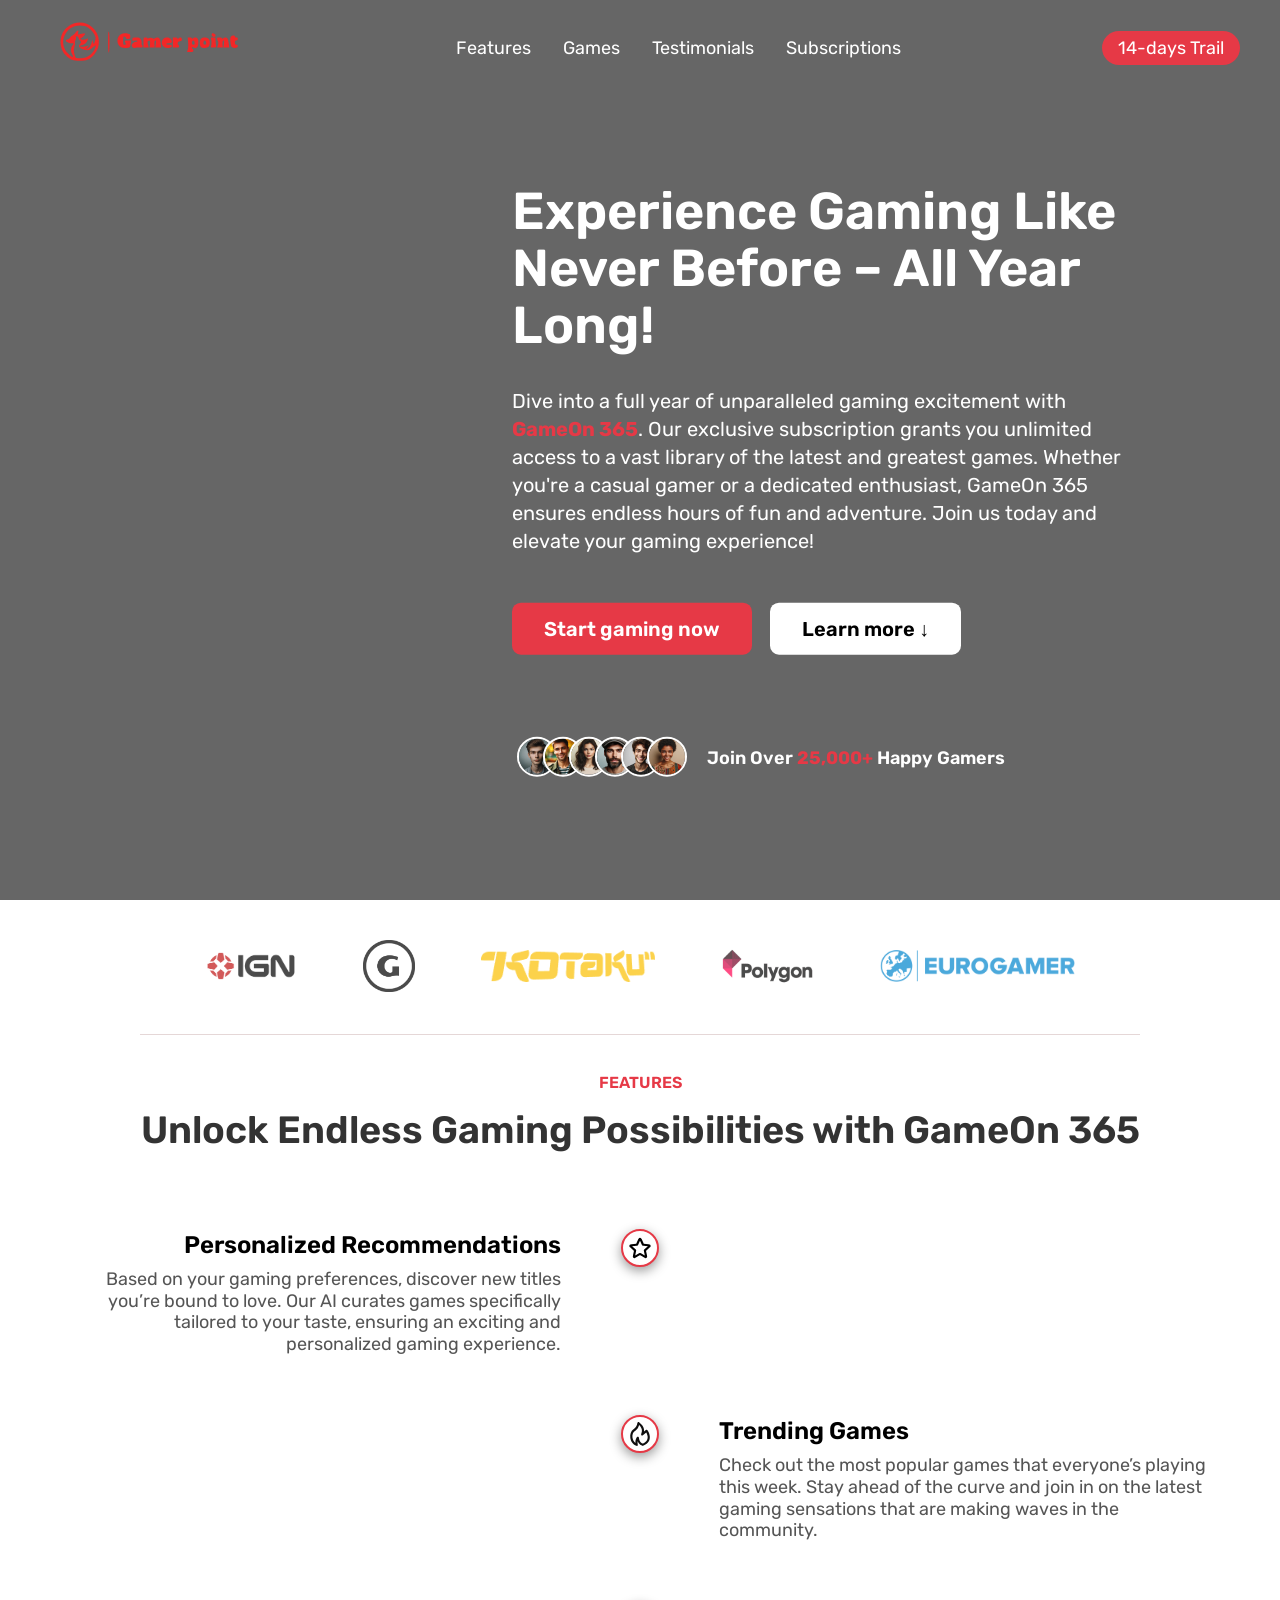
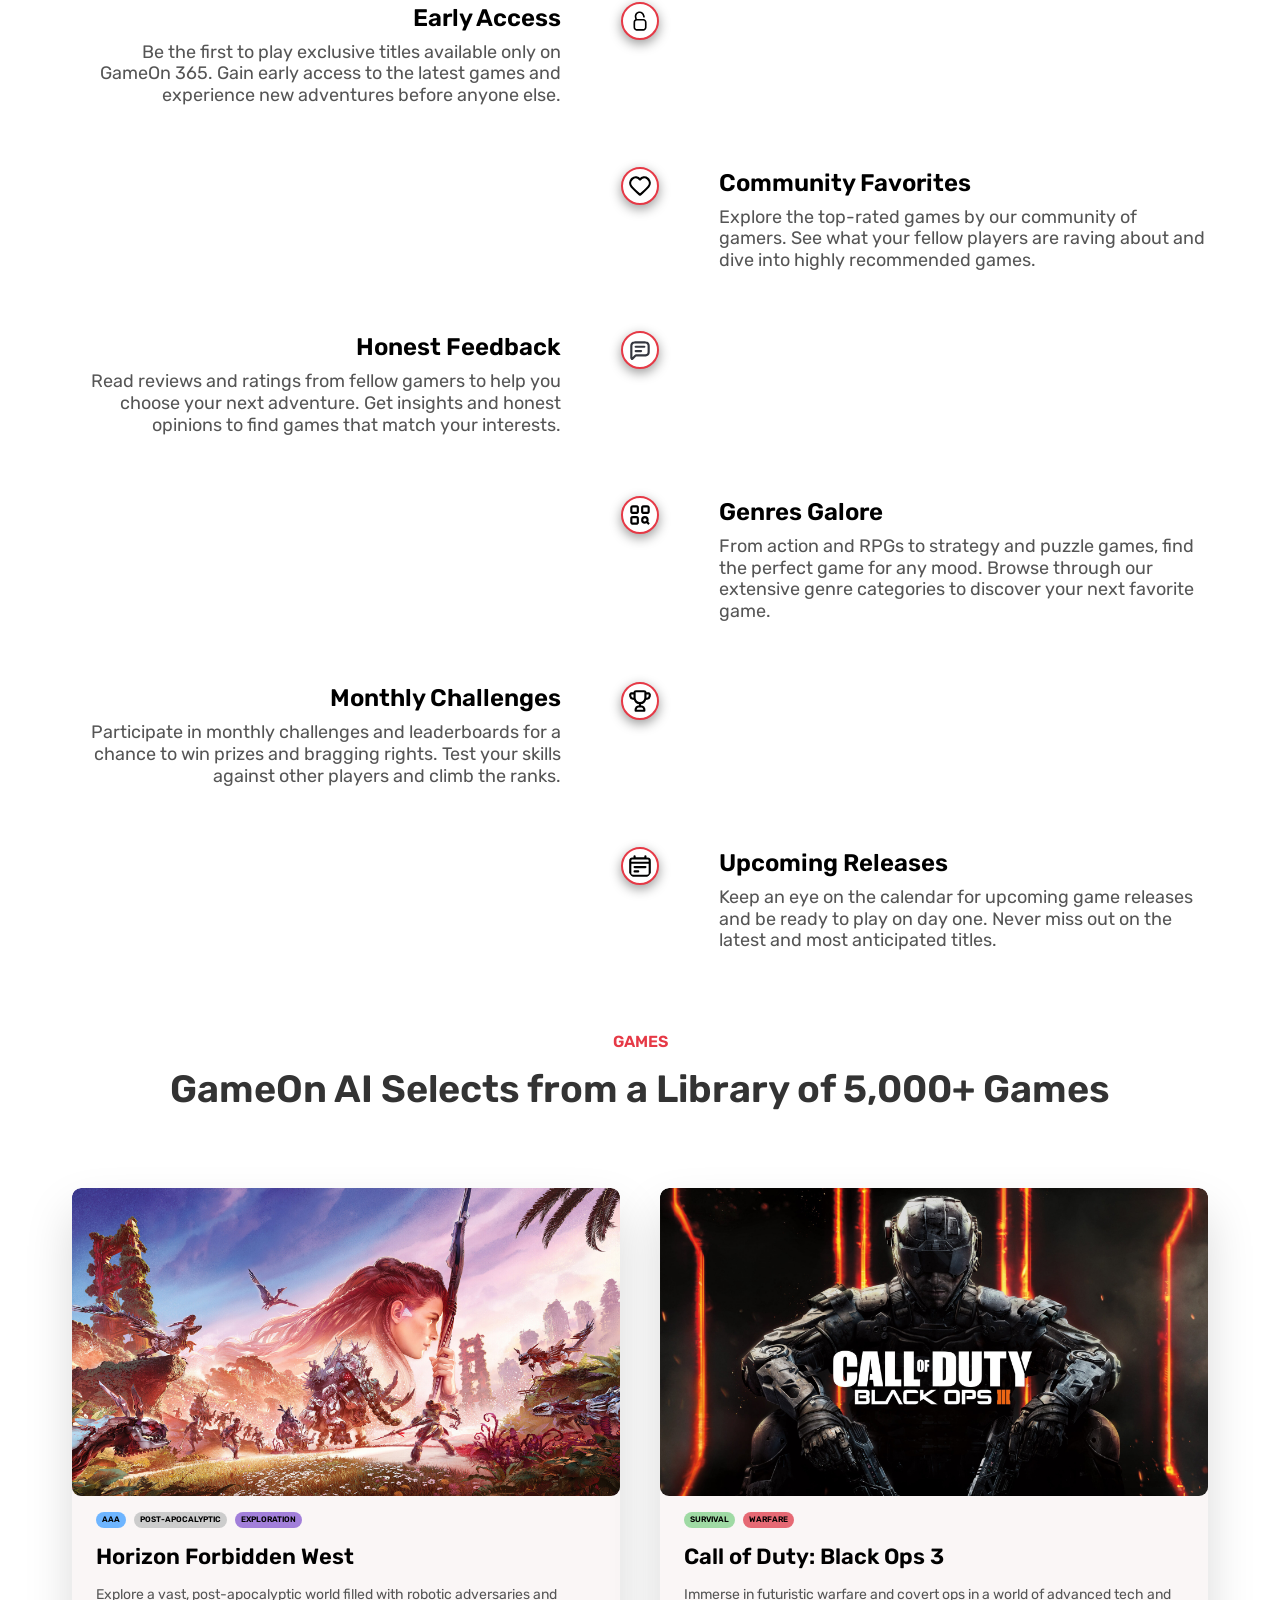
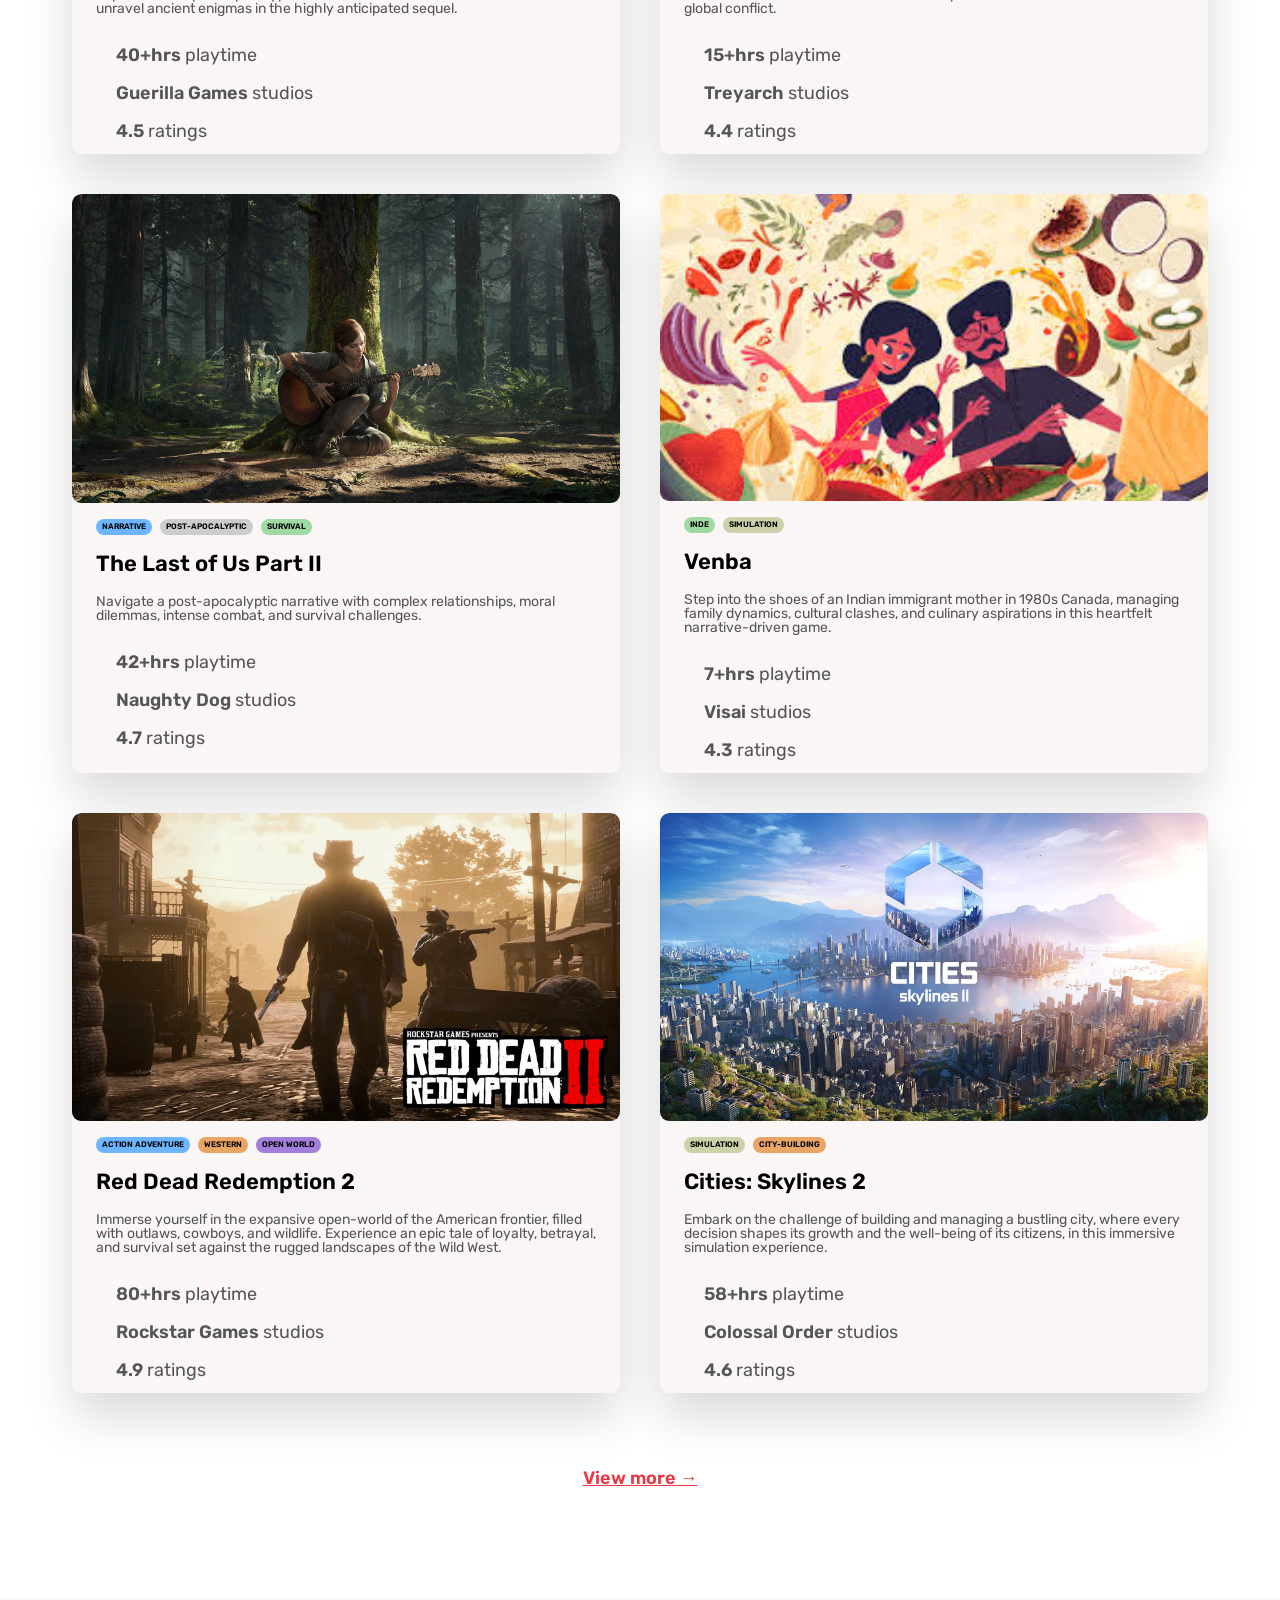
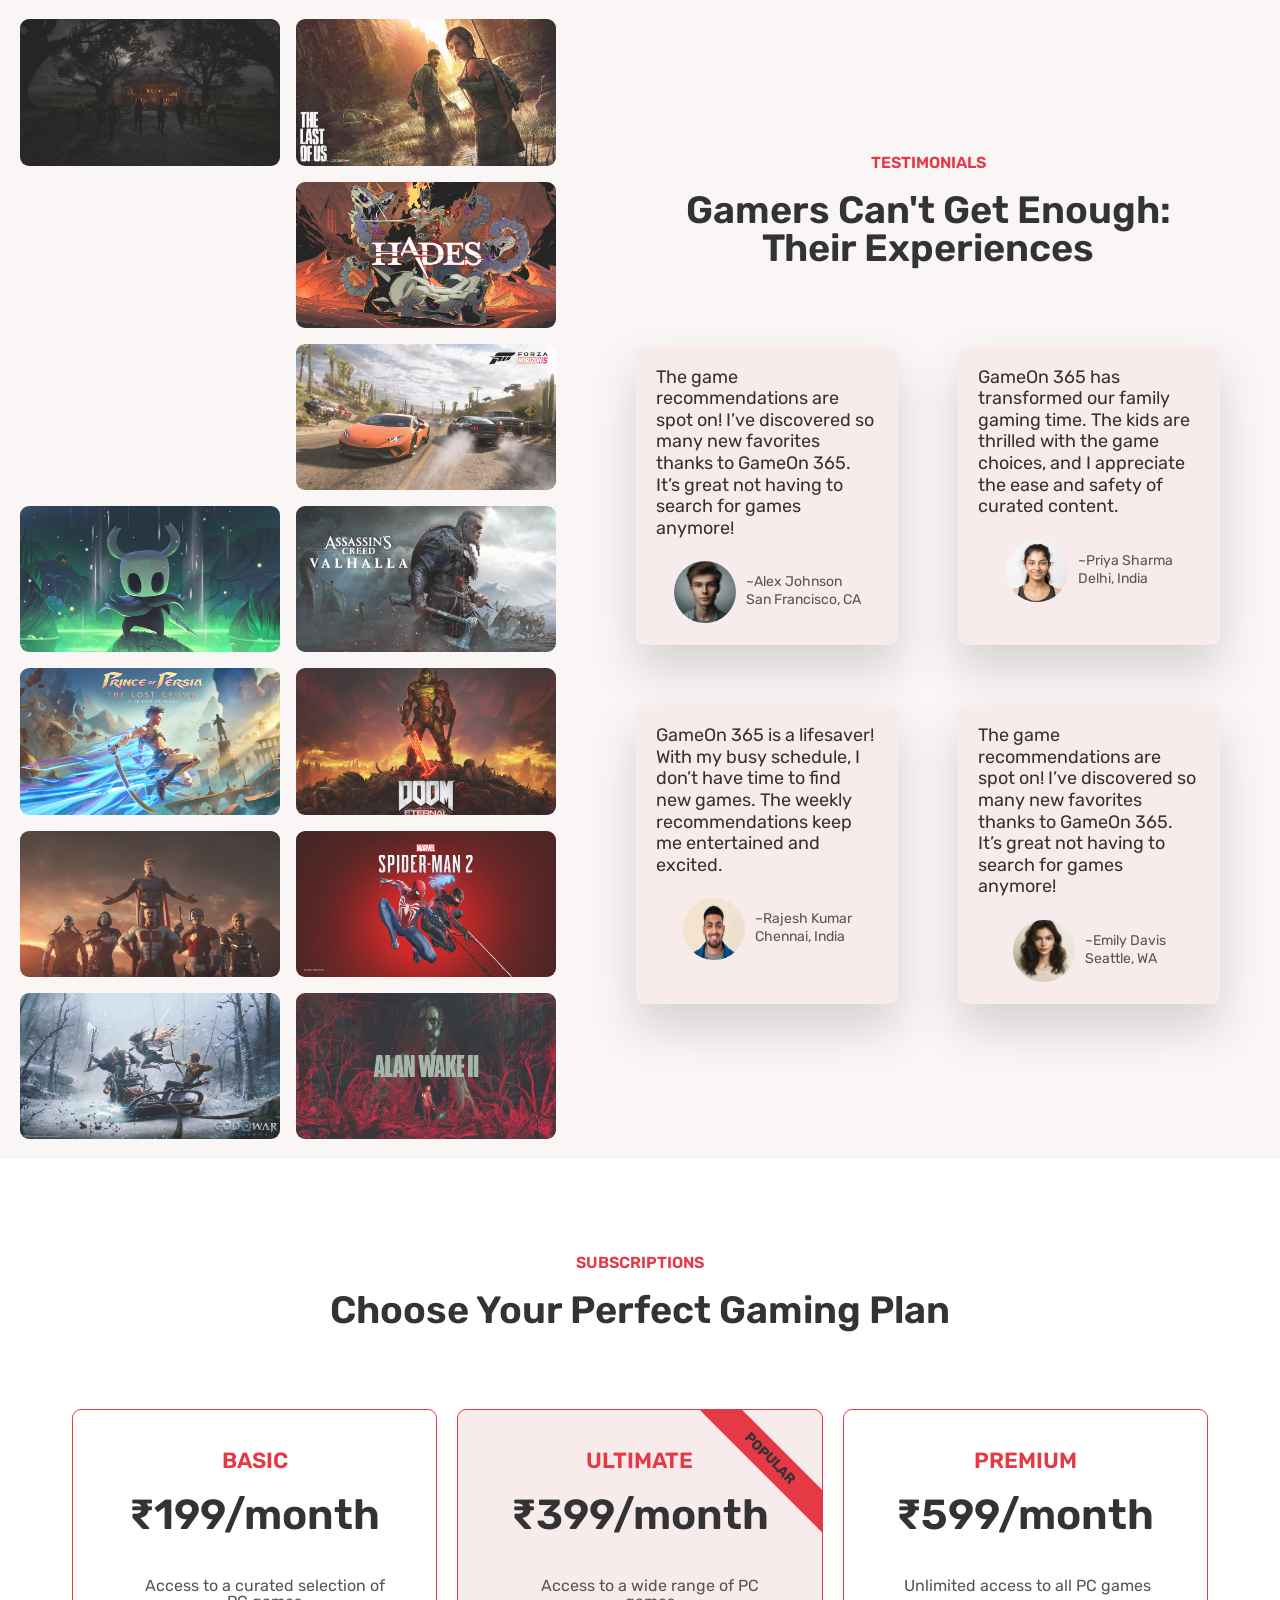
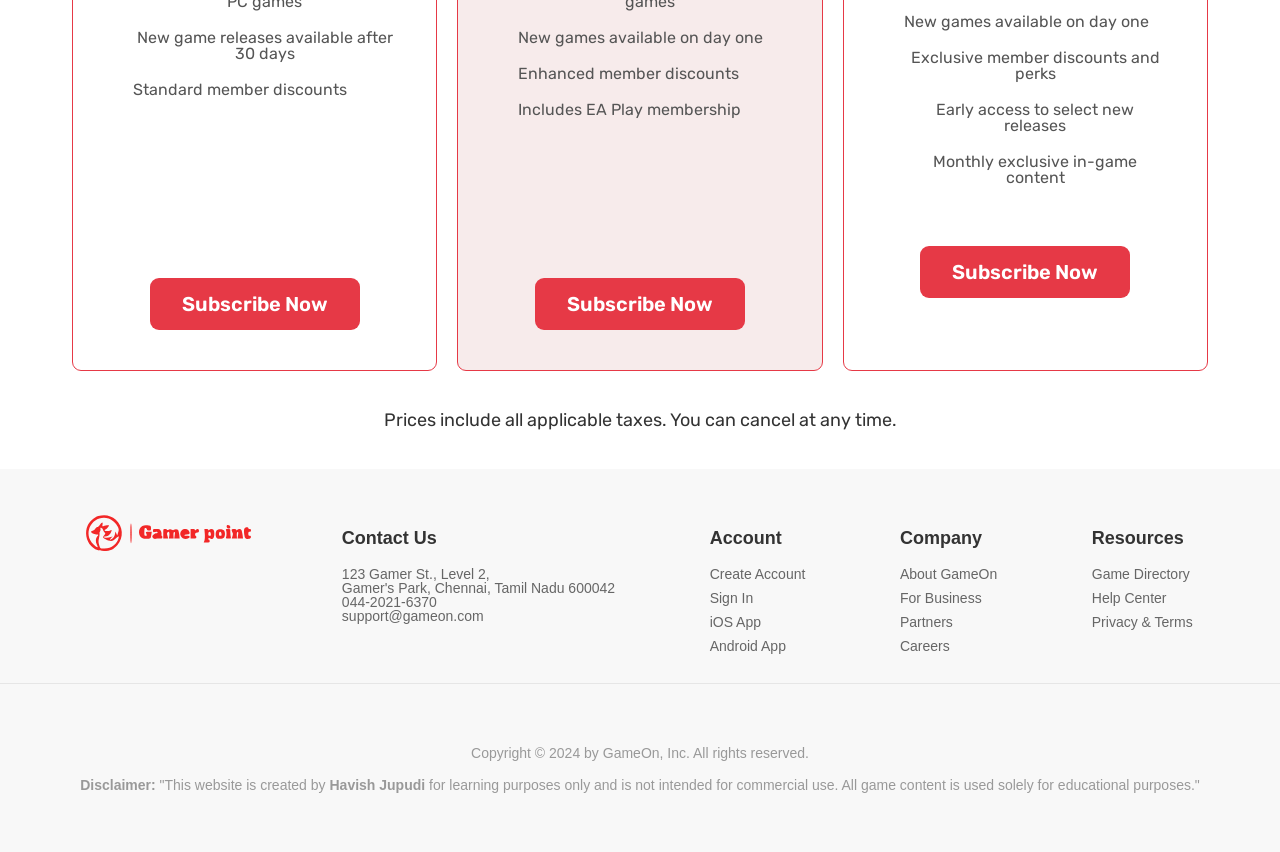
==== index.html @ f69fd5d2 "Add files via upload" ====
<!DOCTYPE html>
<html lang="en">
  <head>
    <meta charset="UTF-8" />
    <meta name="viewport" content="width=device-width, initial-scale=1.0" />

    <link rel="stylesheet" href="css-styles/hero-sec.css" />
    <link rel="stylesheet" href="css-styles/querirs.css">
    <link rel="preconnect" href="https://fonts.googleapis.com" />
    <link rel="preconnect" href="https://fonts.gstatic.com" crossorigin />
    <link
      href="https://fonts.googleapis.com/css2?family=Rubik:ital,wght@0,300..900;1,300..900&display=swap"
      rel="stylesheet"
    />

    <title>Gamer Point</title>
  </head>
  <body>
    <header>
      <div class="header">
        <div>
          <img class="logo" src="images/logo/logo.svg" alt="" />
        </div>
        <nav class="link-middle-section">
          <ul class="link-middle-sec">
            <li><a href="#Features">Features</a></li>
            <li><a href="#Games">Games</a></li>
            <li><a href="#Testimonials">Testimonials</a></li>
            <li><a href="#Subscriptions">Subscriptions</a></li>
            
          </ul>
        </nav>
        <div class="link-middle-sec"><a class="link-color nav-cta" href="#">14-days Trail</a></div>
      </div>
    </header>

    <section class="section-hero">
      <div class="hero-box">
        <div class="description-hero">
          <h1 class="main-title-hero">
            Experience Gaming Like Never Before – All Year Long!
          </h1>
          <div class="mobile-container">
            <p class="sub-content-hero">
              Dive into a full year of unparalleled gaming excitement with
              <strong>GameOn 365</strong>. Our exclusive subscription grants you
              unlimited access to a vast library of the latest and greatest games.
              Whether you're a casual gamer or a dedicated enthusiast, GameOn 365
              ensures endless hours of fun and adventure. Join us today and
              elevate your gaming experience!
            </p>
            <a class="btn btn-start btn-margin-right" href="#"
              >Start gaming now</a
            >
            <a class="btn btn-learn-more" href="#">Learn more &darr;</a>
          </div>
          <div class="gamers">
            <div class="customer-imgs">
              <img src="images/customer-imgs/customer-img-1.jpg" alt="" />
              <img src="images/customer-imgs/customer-img-2.jpg" alt="" />
              <img src="images/customer-imgs/customer-img-3.jpg" alt="" />
              <img src="images/customer-imgs/customer-img-4.jpg" alt="" />
              <img src="images/customer-imgs/customer-img-5.jpg" alt="" />
              <img src="images/customer-imgs/customer-img-6.jpg" alt="" />
            </div>
            <div class="gamers-text">
              <p>Join Over <strong>25,000+</strong> Happy Gamers</p>
            </div>
          </div>
        </div>
      </div>
    </section>

    <section class="featured-in">
      <div class="feature-in-container center">
        <img class="alter-img" src="images/feature-in-imgs/IGN.png" alt="" />
        <img
          class="alter-img"
          src="images/feature-in-imgs/gamespot.png"
          alt=""
        />
        <img src="images/feature-in-imgs/kotaku.png" alt="" />
        <img
          class="alter-img"
          src="images/feature-in-imgs/polygon-logo-vector-xs.png"
          alt=""
        />
        <img src="images/feature-in-imgs/eurogamer.png" alt="" />
      </div>
    </section>

    <section class="section-features center" id="Features">
      <div class="head-container">
        <span class="breadcrums">Features</span>
        <h2 class="heading-common">
          Unlock Endless Gaming Possibilities with GameOn 365
        </h2>
      </div>
      <div class="grid grid--feature-col">
        <div class="features-content">
          <h3>Personalized Recommendations</h3>
          <p>
            Based on your gaming preferences, discover new titles you’re bound
            to love. Our AI curates games specifically tailored to your taste,
            ensuring an exciting and personalized gaming experience.
          </p>
        </div>
        <img class="features-img" src="images/features/star.svg" alt="" />
        <div></div>

        <div></div>
        <img class="features-img" src="images/features/fire.svg" alt="" />
        <div class="features-content">
          <h3>Trending Games</h3>
          <p>
            Check out the most popular games that everyone’s playing this week.
            Stay ahead of the curve and join in on the latest gaming sensations
            that are making waves in the community.
          </p>
        </div>

        <div class="features-content">
          <h3>Early Access</h3>
          <p>
            Be the first to play exclusive titles available only on GameOn 365.
            Gain early access to the latest games and experience new adventures
            before anyone else.
          </p>
        </div>
        <img class="features-img" src="images/features/lock.svg" alt="" />
        <div></div>

        <div></div>
        <img class="features-img" src="images/features/heart.svg" alt="" />
        <div class="features-content">
          <h3>Community Favorites</h3>
          <p>
            Explore the top-rated games by our community of gamers. See what
            your fellow players are raving about and dive into highly
            recommended games.
          </p>
        </div>

        <div class="features-content">
          <h3>Honest Feedback</h3>
          <p>
            Read reviews and ratings from fellow gamers to help you choose your
            next adventure. Get insights and honest opinions to find games that
            match your interests.
          </p>
        </div>
        <img class="features-img" src="images/features/chat.svg" alt="" />
        <div></div>

        <div></div>
        <img class="features-img" src="images/features/grid.svg" alt="" />
        <div class="features-content">
          <h3>Genres Galore</h3>
          <p>
            From action and RPGs to strategy and puzzle games, find the perfect
            game for any mood. Browse through our extensive genre categories to
            discover your next favorite game.
          </p>
        </div>

        <div class="features-content">
          <h3>Monthly Challenges</h3>
          <p>
            Participate in monthly challenges and leaderboards for a chance to
            win prizes and bragging rights. Test your skills against other
            players and climb the ranks.
          </p>
        </div>
        <img class="features-img" src="images/features/trophy.svg" alt="" />
        <div></div>

        <div></div>
        <img class="features-img" src="images/features/calendar.svg" alt="" />
        <div class="features-content">
          <h3>Upcoming Releases</h3>
          <p>
            Keep an eye on the calendar for upcoming game releases and be ready
            to play on day one. Never miss out on the latest and most
            anticipated titles.
          </p>
        </div>
      </div>
    </section>

    <section class="section-games center" id="Games">
      <div class="head-container">
        <span class="breadcrums">Games</span>
        <h2 class="heading-common">
          GameOn AI Selects from a Library of 5,000+ Games
        </h2>
      </div>
      <div class="grid grid--3-col ">
        <div class="game-card">
          <img
            class="game-img"
            src="images/game-imgs/horizon-forbidden-west.jpg"
            alt=""
          />
          <div class="game-content">
            <div class="game-tags">
              <span class="tags tag--aaa">AAA</span>
              <span class="tags tag--pa">Post-apocalyptic</span>
              <span class="tags tag--expo">Exploration</span>
            </div>
            <h3 class="game-title">Horizon Forbidden West</h3>
            <p class="game-details">
              Explore a vast, post-apocalyptic world filled with robotic
              adversaries and unravel ancient enigmas in the highly anticipated
              sequel.
            </p>
            <ul class="game-attributes">
              <li>
                <ion-icon
                  class="highlights-icon"
                  name="game-controller-outline"
                ></ion-icon
                ><span><strong>40+hrs</strong> playtime </span>
              </li>
              <li>
                <ion-icon
                  class="highlights-icon"
                  name="videocam-outline"
                ></ion-icon
                ><span><strong>Guerilla Games</strong> studios </span>
              </li>
              <li>
                <ion-icon
                  class="highlights-icon"
                  name="star-half-outline"
                ></ion-icon
                ><span><strong>4.5</strong> ratings </span>
              </li>
            </ul>
          </div>
        </div>

        <div class="game-card">
          <img class="game-img" src="images/game-imgs/blacl ops 3.jpg" alt="" />
          <div class="game-content">
            <div class="game-tags">
              <span class="tags tag--sv">Survival</span>
              <span class="tags tag--war">Warfare</span>
            </div>
            <h3 class="game-title">Call of Duty: Black Ops 3</h3>
            <p class="game-details">
              Immerse in futuristic warfare and covert ops in a world of
              advanced tech and global conflict.
            </p>
            <ul class="game-attributes">
              <li>
                <ion-icon
                  class="highlights-icon"
                  name="game-controller-outline"
                ></ion-icon
                ><span><strong>15+hrs</strong> playtime </span>
              </li>
              <li>
                <ion-icon
                  class="highlights-icon"
                  name="videocam-outline"
                ></ion-icon
                ><span><strong>Treyarch</strong> studios </span>
              </li>
              <li>
                <ion-icon
                  class="highlights-icon"
                  name="star-half-outline"
                ></ion-icon
                ><span><strong>4.4</strong> ratings </span>
              </li>
            </ul>
          </div>
        </div>

        <div class="game-card">
          <img
            class="game-img"
            src="images/game-imgs/last of us 2.jpg"
            alt=""
          />
          <div class="game-content">
            <div class="game-tags">
              <span class="tags tag--aaa">Narrative</span>
              <span class="tags tag--pa">Post-Apocalyptic</span>
              <span class="tags tag--sv">Survival</span>
            </div>
            <h3 class="game-title">The Last of Us Part II</h3>
            <p class="game-details">
              Navigate a post-apocalyptic narrative with complex relationships,
              moral dilemmas, intense combat, and survival challenges.
            </p>
            <ul class="game-attributes">
              <li>
                <ion-icon
                  class="highlights-icon"
                  name="game-controller-outline"
                ></ion-icon
                ><span><strong>42+hrs</strong> playtime </span>
              </li>
              <li>
                <ion-icon
                  class="highlights-icon"
                  name="videocam-outline"
                ></ion-icon
                ><span><strong>Naughty Dog</strong> studios </span>
              </li>
              <li>
                <ion-icon
                  class="highlights-icon"
                  name="star-half-outline"
                ></ion-icon
                ><span><strong>4.7</strong> ratings </span>
              </li>
            </ul>
          </div>
        </div>

        <div class="game-card">
          <img class="game-img" src="images/game-imgs/venba.jpeg" alt="" />
          <div class="game-content">
            <div class="game-tags">
              <span class="tags tag--sv">Inde</span>
              <span class="tags tag--si">Simulation</span>
            </div>
            <h3 class="game-title">Venba</h3>
            <p class="game-details">
              Step into the shoes of an Indian immigrant mother in 1980s Canada,
              managing family dynamics, cultural clashes, and culinary
              aspirations in this heartfelt narrative-driven game.
            </p>
            <ul class="game-attributes">
              <li>
                <ion-icon
                  class="highlights-icon"
                  name="game-controller-outline"
                ></ion-icon
                ><span><strong>7+hrs</strong> playtime </span>
              </li>
              <li>
                <ion-icon
                  class="highlights-icon"
                  name="videocam-outline"
                ></ion-icon
                ><span><strong>Visai</strong> studios </span>
              </li>
              <li>
                <ion-icon
                  class="highlights-icon"
                  name="star-half-outline"
                ></ion-icon
                ><span><strong>4.3</strong> ratings </span>
              </li>
            </ul>
          </div>
        </div>

        <div class="game-card">
          <img class="game-img" src="images/game-imgs/rdr2.jpg" alt="" />
          <div class="game-content">
            <div class="game-tags">
              <span class="tags tag--aaa">Action Adventure</span>
              <span class="tags tag--wc">Western</span>
              <span class="tags tag--expo">Open World</span>
            </div>
            <h3 class="game-title">Red Dead Redemption 2</h3>
            <p class="game-details">
              Immerse yourself in the expansive open-world of the American
              frontier, filled with outlaws, cowboys, and wildlife. Experience
              an epic tale of loyalty, betrayal, and survival set against the
              rugged landscapes of the Wild West.
            </p>
            <ul class="game-attributes">
              <li>
                <ion-icon
                  class="highlights-icon"
                  name="game-controller-outline"
                ></ion-icon
                ><span><strong>80+hrs</strong> playtime </span>
              </li>
              <li>
                <ion-icon
                  class="highlights-icon"
                  name="videocam-outline"
                ></ion-icon
                ><span><strong>Rockstar Games</strong> studios </span>
              </li>
              <li>
                <ion-icon
                  class="highlights-icon"
                  name="star-half-outline"
                ></ion-icon
                ><span><strong>4.9</strong> ratings </span>
              </li>
            </ul>
          </div>
        </div>

        <div class="game-card">
          <img class="game-img" src="images/game-imgs/cityskyline.jpg" alt="" />
          <div class="game-content">
            <div class="game-tags">
              <span class="tags tag--si">Simulation</span>
              <span class="tags tag--wc">City-building</span>
            </div>
            <h3 class="game-title">Cities: Skylines 2</h3>
            <p class="game-details">
              Embark on the challenge of building and managing a bustling city,
              where every decision shapes its growth and the well-being of its
              citizens, in this immersive simulation experience.
            </p>
            <ul class="game-attributes">
              <li>
                <ion-icon
                  class="highlights-icon"
                  name="game-controller-outline"
                ></ion-icon
                ><span><strong>58+hrs</strong> playtime </span>
              </li>
              <li>
                <ion-icon
                  class="highlights-icon"
                  name="videocam-outline"
                ></ion-icon
                ><span><strong>Colossal Order</strong> studios </span>
              </li>
              <li>
                <ion-icon
                  class="highlights-icon"
                  name="star-half-outline"
                ></ion-icon
                ><span><strong>4.6</strong> ratings </span>
              </li>
            </ul>
          </div>
        </div>
      </div>
      <div class="center more-games">
        <a class="btn view-more" href="#">View more &rarr;</a>
      </div>
    </section>

    <section class="section-testimonials" id="Testimonials">
      <div class="games-gallery">
        <figure class="gallery-item">
          <img src="images/games-gallery/gallery-1.png" alt="">
        </figure>

        <figure class="gallery-item">
          <img src="images/games-gallery/gallery-2.jpg" alt="">
        </figure>

        <figure class="gallery-item">
          <img src="images/games-gallery/gallery-3.png" alt="">
        </figure>

        <figure class="gallery-item">
          <img src="images/games-gallery/gallery-4.jpg" alt="">
        </figure>

        <figure class="gallery-item">
          <img src="images/games-gallery/gallery-5.jpg" alt="">
        </figure>

        <figure class="gallery-item">
          <img src="images/games-gallery/gallery-6.jpg" alt="">
        </figure>

        <figure class="gallery-item">
          <img src="images/games-gallery/gallery-7.jpg" alt="">
        </figure>

        <figure class="gallery-item">
          <img src="images/games-gallery/gallery-8.jpg" alt="">
        </figure>

        <figure class="gallery-item">
          <img src="images/games-gallery/gallery-9.jpg" alt="">
        </figure>

        <figure class="gallery-item">
          <img src="images/games-gallery/gallery-10.jpg" alt="">
        </figure>

        <figure class="gallery-item">
          <img src="images/games-gallery/gallery-11.jpeg" alt="">
        </figure>

        <figure class="gallery-item">
          <img src="images/games-gallery/gallery-12.jpeg" alt="">
        </figure>

        <figure class="gallery-item">
          <img src="images/games-gallery/gallery-13.jpg" alt="">
        </figure>

        <figure class="gallery-item">
          <img src="images/games-gallery/gallery-14.jpg" alt="">
        </figure>

        <figure class="gallery-item item-lst">
          <img src="images/games-gallery/gallery-15.jpg" alt="">
        </figure>
      </div>

      <div class="testimonials-container head-container">
        <span class="breadcrums">Testimonials</span>
        <h2 class="heading-common">
          Gamers Can't Get Enough: Their Experiences
        </h2>
        <div class="testimonials">
          <div class="testimonial">
            <blockquote>
              The game recommendations are spot on! I’ve discovered so many new favorites thanks to GameOn 365. It’s great not having to search for games anymore!
            </blockquote>
            <div class="testimonial-credits">
              <div><img src="images/customer-imgs/customer-img-1.jpg" alt="" /> </div>
              <div class="testimonial-details">
                <span>~Alex Johnson</span><span>San Francisco, CA</span>
              </div>
            </div>
          </div>

          <div class="testimonial">
            <blockquote>
              GameOn 365 has transformed our family gaming time. The kids are thrilled with the game choices, and I appreciate the ease and safety of curated content.
            </blockquote>
            <div class="testimonial-credits">
              <div><img src="images/customer-imgs/testimonails-4.jpg" alt="" /> </div>
              <div class="testimonial-details">
                <span>~Priya Sharma</span><span>Delhi, India
                </span>
              </div>
            </div>
          </div>

          <div class="testimonial">
            <blockquote>
              GameOn 365 is a lifesaver! With my busy schedule, I don’t have time to find new games. The weekly recommendations keep me entertained and excited.
            </blockquote>
            <div class="testimonial-credits">
              <div><img src="images/customer-imgs/testimonails-3.jpg" alt="" /> </div>
              <div class="testimonial-details">
                <span>~Rajesh Kumar</span><span>Chennai, India</span>
              </div>
            </div>
          </div>

          <div class="testimonial">
            <blockquote>
              The game recommendations are spot on! I’ve discovered so many new favorites thanks to GameOn 365. It’s great not having to search for games anymore!
            </blockquote>
            <div class="testimonial-credits">
              <div><img src="images/customer-imgs/customer-img-3.jpg" alt="" /> </div>
              <div class="testimonial-details">
                <span>~Emily Davis</span><span>Seattle, WA</span>
              </div>
            </div>
          </div>
            
          </div>
        </div>
      </div>
    </section>

    <section class="section-subscriptions" id="Subscriptions">
      <div class="head-container">
        <span class="breadcrums">subscriptions</span>
        <h2 class="heading-common">
          Choose Your Perfect Gaming Plan
        </h2>
      </div>
      <div class="subscriptions-container grid-subscription center ">
        <div class="subscription-card card--1">
          <h3 class="plan-title">BASIC</h3>
          <strong class="plan-price">₹199/month</strong>
          <div class="card-container">
            <ul class="plan-features">
              <li><ion-icon class="checkmark-icon" name="checkmark-outline"></ion-icon>
              <p>Access to a curated selection of PC games</p></li>
              <li><ion-icon class="checkmark-icon" name="checkmark-outline"></ion-icon>
                <p>New game releases available after 30 days</p></li>
              <li><ion-icon class="checkmark-icon" name="checkmark-outline"></ion-icon>
                <p>Standard member discounts</p></li>
            </ul>
          </div>
          
          <a class="btn btn-start sub-now" href="#">Subscribe Now</a>
        </div>
        <div class="subscription-card card--2 plan-popular">
          <h3 class="plan-title">ULTIMATE</h3>
          <strong class="plan-price">₹399/month</strong>
          <div class="card-container">
            <ul class="plan-features">
              <li><ion-icon class="checkmark-icon" name="checkmark-outline"></ion-icon>
              <p>Access to a wide range of PC games</p></li>
              <li><ion-icon class="checkmark-icon" name="checkmark-outline"></ion-icon>
                <p>New games available on day one</p></li>
              <li><ion-icon class="checkmark-icon" name="checkmark-outline"></ion-icon>
                <p>Enhanced member discounts</p></li>
              <li><ion-icon class="checkmark-icon" name="checkmark-outline"></ion-icon>
                <p>Includes EA Play membership</p></li>
            </ul>
          </div>
          
          <a class="btn btn-start sub-now" href="#">Subscribe Now</a>
        </div>
        <div class="subscription-card card--3">
          <h3 class="plan-title">PREMIUM</h3>
          <strong class="plan-price">₹599/month</strong>
          <div>
            <ul class="plan-features">
              <li><ion-icon class="checkmark-icon" name="checkmark-outline"></ion-icon>
              <p>Unlimited access to all PC games</p></li>
              <li><ion-icon class="checkmark-icon" name="checkmark-outline"></ion-icon>
                <p>New games available on day one</p></li>
              <li><ion-icon class="checkmark-icon" name="checkmark-outline"></ion-icon>
                <p>Exclusive member discounts and perks</p></li>
              <li><ion-icon class="checkmark-icon" name="checkmark-outline"></ion-icon>
                <p>Early access to select new releases</p></li>
              <li><ion-icon class="checkmark-icon" name="checkmark-outline"></ion-icon>
                <p>Monthly exclusive in-game content</p></li>
            </ul>
          </div>
          <a class="btn btn-start sub-now" href="#">Subscribe Now</a>
        </div>
      </div>
      <aside class="plan-details">Prices include all applicable taxes. You can cancel at any time.</aside>
    </section>

    <footer>
      <div class="footer-container">
          <div class="footer-logo">
              <img src="images/logo/logo.svg" alt="GameOn Logo">
          </div>
          <div class="footer-section">
              <h4>Contact Us</h4>
              <p>123 Gamer St., Level 2,<br>Gamer's Park, Chennai, Tamil Nadu 600042</p>
              <p>044-2021-6370<br>support@gameon.com</p>
          </div>
          <div class="footer-section">
              <h4>Account</h4>
              <ul>
                  <li><a href="#">Create Account</a></li>
                  <li><a href="#">Sign In</a></li>
                  <li><a href="#">iOS App</a></li>
                  <li><a href="#">Android App</a></li>
              </ul>
          </div>
          <div class="footer-section">
              <h4>Company</h4>
              <ul>
                  <li><a href="#">About GameOn</a></li>
                  <li><a href="#">For Business</a></li>
                  <li><a href="#">Partners</a></li>
                  <li><a href="#">Careers</a></li>
              </ul>
          </div>
          <div class="footer-section">
              <h4>Resources</h4>
              <ul>
                  <li><a href="#">Game Directory</a></li>
                  <li><a href="#">Help Center</a></li>
                  <li><a href="#">Privacy & Terms</a></li>
              </ul>
          </div>
      </div>
      <div class="footer-bottom">
          <div class="social-icons">
              <a href="#"><ion-icon name="logo-facebook"></ion-icon></a>
              <a href="#"><ion-icon name="logo-instagram"></ion-icon></a>
              <a href="#"><ion-icon name="logo-twitter"></ion-icon></a>
              <a href="#"><ion-icon name="logo-reddit"></ion-icon></a>
              <a href="#"><ion-icon name="logo-discord"></ion-icon></a>
          </div>
          <p>Copyright &copy; 2024 by GameOn, Inc. All rights reserved.</p>
          <p class="Disclaimer"><strong>Disclaimer:</strong> "This website is created by <strong>Havish Jupudi</strong> for learning purposes only and is not intended for commercial use. All game content is used solely for educational purposes."</p>
      </div>
  </footer>
  
    <script
      type="module"
      src="https://unpkg.com/ionicons@7.1.0/dist/ionicons/ionicons.esm.js"
    ></script>
    <script
      nomodule
      src="https://unpkg.com/ionicons@7.1.0/dist/ionicons/ionicons.js"
    ></script>
  </body>
</html>
---- css-styles/hero-sec.css ----
* {
    margin: 0;
    padding: 0;
    box-sizing: border-box;
}

html {
    font-size: 62.5%;
}

body {
    font-family: "Rubik", sans-serif;
    line-height: 1;
}

header {
    position: relative;
    z-index: 100;
}

/* ----------------------------------- */
/* GENERAL */
/* ----------------------------------- */
.section-hero strong {
    color: #e63946;
}

.center {
    max-width: 120rem;
    margin: 0px auto;
    padding: 0px 3.2rem;
}

.heading-common {
    font-size: 3.8rem;
    font-weight: 600;
    color: #333;
    margin-bottom: 8rem;
    text-align: center;
}

.head-container {
    /* margin-top: 6.2rem; */
    display: flex;
    flex-direction: column;

    align-items: center;
}

.breadcrums {
    font-size: 1.6rem;
    text-transform: uppercase;
    font-weight: 600;
    color: #e63946;
    margin-bottom: 2rem;
}



.grid {
    display: grid;
}

.grid--2-col{
    grid-template-columns: repeat(2, 1fr);
    gap: 2rem;
}

.grid--3-col{
    grid-template-columns:repeat(3, 1fr);
    gap: 4rem;
}

.btn-margin-right {
    margin-right: 1.6rem !important;
}

.btn:link, .btn:visited {
    font-size: 2rem;
    font-weight: 600;
    padding: 1.6rem 3.2rem;
    text-decoration: none;
    border-radius: 0.9rem;

    display: inline-block;
    transition: background-color 0.3s;
}


.btn-start:link, .btn-start:visited {
    background-color: #e63946;
    color: #ffffff;
}

.btn-start:hover, .btn-start:active {
    background-color: #8a222a;
}


.btn-learn-more:link, .btn-learn-more:visited {
    background-color: #ffffff;
    color: black;
}

.btn-learn-more:hover, .btn-learn-more:active {
    background-color: #999999;
}




/* ----------------------------------- */
/* HEADER */
/* ----------------------------------- */

.logo {
    height: 6.1rem;
    stroke: #e63946;
    cursor: pointer;
}

.header {
    padding: 0 4rem;
    font-size: 1.8rem;
    height: 9.6rem;
    width: 100%;

    position: absolute;
    display: flex;
    justify-content: space-between;
    align-items: center;
}

.link-middle-sec a:link, .link-middle-sec a:visited {
    color: white;
    text-decoration: none;
    transition: color 0.3s;
}

.link-middle-sec a:hover, .link-middle-sec a:active {
    color: #e63946;
    text-decoration: none;
}

.link-middle-sec {
    display: flex;
    gap: 6rem;
}

.link-middle-sec li {
    list-style: none;
    
}

.link-middle-sec li {
    list-style: none;
    
}
.link-middle-sec {
    align-items: center;
}


.nav-cta {
    transition: 0.3s;
}

.nav-cta:link, .nav-cta:visited {
    padding: 0.8rem 1.6rem;
    border-radius: 8rem;
    background-color: #e63946;
    color: #ffffff;
    text-decoration: none
}

.nav-cta:hover, .nav-cta:active {
    background-color: #8a222a;
}

.btn-mobile-nav {
    border: none;
    background: none;
    cursor: none;

    display: none;
}

.icon-mobile-nav {
    height: 4.8rem;
    width: 4.8rem;
    color: #ffffff;
}

.icon-mobile-nav[name="close-outline"] {
    display: none;
}

/* ----------------------------------- */
/* MAIN */
/* ----------------------------------- */

.section-hero {
    height: 100vh;
    background-image: linear-gradient(rgb(0, 0, 0, 0.6), rgb(0, 0, 0, 0.6)) ,url('../hero.png');
    background-size: cover;
    

    position: relative;
    background-attachment: fixed;
}

.section-hero strong {
    color: #e63946;
}

.main-title-hero {
    font-size: 5.2rem;
    font-weight: 600;
    margin-bottom: 3.2rem;
    line-height: 1.1;
    color: #ffffff;
}
.sub-content-hero {
    font-size: 2rem;
    margin-bottom: 4.8rem;
    line-height: 1.4;
    color: #ffffff;
    font-weight: 400;
}

.hero-box {
    margin: 0 auto;
    max-width: 75rem;

    position: absolute;
    top: 60%;
    left: 50%;
    transform: translate(-20%, -60%);
}

.gamers {
    display: flex;
    gap: 2rem;
    max-width: 60rem;
    margin-top: 8.2rem;

    align-items: center;
}

.customer-imgs img {
    max-height: 4rem;
    max-width: 4rem;
    border-radius: 50%;
    margin-left: -1.6rem;
    border: 0.2rem solid  #ffffff;
}
.customer-imgs img:first-child {
    margin-left: 0.5rem;
}

.gamers-text {
    font-size: 1.8rem;
    color: #ffffff;
    font-weight: 600;
}

/* ----------------------------------- */
/* FEATURE IN */
/* ----------------------------------- */

.feature-in-container {
    margin: 4rem auto;
    max-width: 100rem;
    padding-bottom: 4.2rem;
    border-bottom: 1px solid #dac6c7;
    opacity: 70%;

    display: flex;
    justify-content: space-around;
    align-items: center;
}

.feature-in-container img {
    height: 3.2rem;
}

.feature-in-container .alter-img {
    height: 5.2rem;
}


/* ----------------------------------- */
/* FEATURES */
/* ----------------------------------- */
.grid--feature-col{
    grid-template-columns:1fr auto 1fr;
    gap: 6rem;
    margin-bottom: 8.2rem;
}


.features-img {
    height: 3.8rem;
    object-fit: cover;
    object-position: center;
    border-radius: 50%;
    box-shadow: 0 4px 12px rgba(0, 0, 0, 0.4);
    padding: 4px 4px;
    border: 2px solid #e63946;
    background-color: #ffffff;
    transition: transform 0.3s ease-in-out;
}

.features-img:hover {
    transform: scale(1.1);
}


.features-content h3{
    font-size: 2.4rem;
    margin-bottom: 1.2rem;
    font-weight: 600;
}

.features-content p {
    font-size: 1.8rem;
    color: #555;
    font-weight: 400;
    line-height: 1.2;
}

.features-content:nth-child(odd) h3, 
.features-content:nth-child(odd) p {
    text-align: end;
}

.features-content {
    margin-top: 0.4rem;
}

/* ----------------------------------- */
/* GAMES */
/* ----------------------------------- */
.section-games {
    /* padding: 4.8rem ;
    margin: 0 0 3.6rem 0; */
}



.game-card {
    width: 100%;
    box-shadow: 0 2.4rem 4.8rem rgba(0, 0, 0, 0.15);
    overflow: hidden;
    border-radius: 9px;
    transition: transform 0.3s ease-in-out;
    background-color: #faf6f6;
}

.game-card:hover {
    transform: scale(1.1);
}
.game-img {
    width: 100%;
    border-radius: 9px;
}

.game-tags {
    display: flex;
    gap: 8px;
    margin-left: 1rem;
}

.tags {
    font-size: 0.8rem;
    font-weight: 600;
    text-transform: uppercase;
    padding: 0.4rem 0.6rem;
    border-radius: 100px;
    margin-bottom: 0.8rem;
}

.tag--aaa {
    background-color: #6EB5FF;
}

.tag--pa {
    background-color: #CCCCCC;
}

.tag--sv {
    background-color: #9fdaa4;
}

.tag--si {
    background-color: #cdd1aa;
}

.tag--expo {
    background-color: #a27fda;
}

.tag--war {
    background-color: #e66974;
}

.tag--wc {
    background-color: #e9a566;
}


.game-content {
    padding: 1.4rem 1.4rem;
    display: flex;
    flex-direction: column;
    height: auto;
}

.game-title {
    font-size: 2.2rem;
    font-weight: 600;
    margin: 1rem;
}

.game-details {
    font-size: 1.4rem;
    font-weight: 400;
    color: #555;
    margin: 1rem 1rem 3rem 1rem;
}

.game-attributes li {
    list-style: none;
    color: #555;
    font-size: 1.8rem;
    margin: 0 2rem;
    align-items: center;

    display: flex;
    gap: 10px;
    
}

.game-attributes {
    display: flex;
    flex-direction: column;
    gap: 2rem;

}

.highlights-icon {
    color: #e63946;
    font-size: 2.5rem;
}

.game-attributes strong {
    font-weight: 600;
}

.view-more:link, 
.view-more:visited {
    font-size: 1.8rem;
    color: #e63946;
    text-decoration: underline;
}

.view-more:hover, 
.view-more:active {
    text-decoration: none;
}

.more-games {
    text-align: center;
    padding-top: 6rem;
}

/* ----------------------------------- */
/* TESTIMONIALS    ||||       GALLERY */
/* ----------------------------------- */

.section-testimonials {
    display: grid;
    grid-template-columns: 45fr 55fr;
    background-color: #faf6f6;
    align-items: center;
    margin: 9.6rem 0;
}

.testimonials-container {
    padding: 6rem;
}

.testimonial img {
    height: 6.2rem;
    width: 6.2rem;
    border-radius: 50%;
}

.testimonials {
    display: grid;
    grid-template-columns: 1fr 1fr;
    gap: 6rem;
}

.testimonial {
    background-color: #f7ebeb;
    /* background-color: white; */
    box-shadow: 0 2.4rem 4.8rem rgba(0, 0, 0, 0.15);
    border-radius: 9px;
    padding: 2rem;
}

.testimonial blockquote {
    font-size: 1.8rem;
    line-height: 1.2;
    margin-bottom: 2.2rem;
    color: #333;
}

.testimonial span {
    font-size: 1.4rem;
    margin-bottom: 0.4rem;
    color: #555;
}

.testimonial-credits {
    display: flex;
    gap: 1rem;
    align-items: center;
    justify-content: center;
}

.testimonial-details {
    display: flex;
    flex-direction: column;
}

.games-gallery {
    padding: 2rem;

    display: grid;
    grid-template-columns: repeat(3, 1fr);
    gap: 1.6rem;
}

.gallery-item {
    overflow: hidden;
    border-radius: 9px;
}

.gallery-item img{
    display: block;
    width: 100%;
    transition: all 0.4s;
    opacity: 85%;

    object-fit: cover;
    object-position: center;
    
}

.gallery-item img:hover {
    transform: scale(1.1);
    opacity: 100%;
}

/* ----------------------------------- */
/* SUBSCRIPTIONS */
/* ----------------------------------- */
.grid-subscription {
    display: grid;
    grid-template-columns: repeat(3, 1fr);
    gap: 2rem;
}
.section-subscriptions {
    margin: 0 auto;
    /* width: 120rem; */
    padding: 0 4rem;
}

.subscription-card {
    align-items: center;
    width: auto;
} 

.plan-title {
    font-size: 2.2rem;
    text-transform: uppercase;
    font-weight: 600;
    color: #e63946;
    margin-bottom: 2.2rem;
}

.plan-price {
    font-size: 4.2rem;
    font-weight: 600;
    color: #333;
    margin-bottom: 4rem;
}

.plan-features {
    margin-top: 4.2rem;
    list-style: none;

    display: flex;
    flex-direction: column;
    gap: 2rem;
}

.plan-features li {
    font-size: 1.6rem;
    color: #555;

    display: flex;
    gap: 2rem;
    align-items: center;
}

.sub-now {
    margin: 6rem 0 0 0;
}

.subscription-card {
    border: 1px solid #e63946;
    padding:4rem;
    border-radius: 9px;
    align-items: center;
    text-align: center;
}

/* .plan-features p {
    width: 18rem;
} */

.checkmark-icon {
    font-size: 2.6rem;
    box-sizing: content-box;
    color: #e63946;
}

.card-container {
    /* width: 25.7rem; */
    height: 24rem;
}

.plan-details {
    margin: 4rem 0;
    font-size: 1.8rem;
    color: #333;
    text-align: center;
}

.plan-popular {
    background-color: #f7ebeb;
    position: relative; 
    overflow: hidden; 
}

.plan-popular::after {
    content: "popular";
    text-transform: uppercase;
    font-size: 1.4rem;
    font-weight: 700;
    color: #333;
    background-color: #e63946;
    padding: 0.8rem 9.5rem;
    transform: rotate(45deg);

    position: absolute;
    top: 6%;
    right: -21%;

}

/* ----------------------------------- */
/* FOOTER */
/* ----------------------------------- */

footer {
    background-color: #f8f8f8;
    padding: 4rem 0;
    font-family: Arial, sans-serif;
}

.footer-container {
    display: flex;
    justify-content: space-around;
    flex-wrap: wrap;
    max-width: 120rem;
    margin: 0 auto;
}

.footer-logo img {
    max-width: 20rem;
}

.footer-section {
    margin: 2rem;
}

.footer-section h4 {
    font-size: 1.8rem;
    margin-bottom: 2rem;
    color: #333;
}

.footer-section p, .footer-section ul {
    font-size: 1.4rem;
    color: #666;
}

.footer-section ul {
    list-style: none;
    padding: 0;
}

.footer-section ul li {
    margin-bottom: 1rem;
}

.footer-section ul li a {
    color: #666;
    text-decoration: none;
    transition: color 0.3s;
}

.footer-section ul li a:hover {
    color: #333;
}

.footer-bottom {
    text-align: center;
    padding: 2rem 0;
    border-top: 1px solid #e6e6e6;
}

.social-icons a {
    margin: 2rem 1rem;
    display: inline-block;
    font-size: 2.4rem;
    color: #555;
}



.footer-bottom p {
    font-size: 14px;
    color: #999;
}

.Disclaimer {
    margin: 1.8rem 0 0 0;
}

/* --------------------------------------------- */

.game-content .game-attributes {
    justify-content: space-between;
}
---- css-styles/querirs.css ----
/* @media (max-width: 90em) {
    .main-title-hero {
        font-size: 4rem;
    }
    
    .sub-content-hero {
        font-size: 1.6rem;
    }


}


@media (max-width: 75em) {
    .main-title-hero {
        font-size: 3.4rem;
    }
    .sub-content-hero {
        font-size: 1.4rem;
    }
    .games-gallery {
        grid-template-columns: repeat(2, 1fr);
    }
    .item-lst {
        display: none;
    }
    .grid--3-col {
        grid-template-columns: repeat(2, 1fr);
        justify-self: center;
    }
}

@media (max-width: 60em) {
    .main-title-hero {
        font-size: 2.6rem;
    }

    .sub-content-hero .btn{
        font-size: 1.2rem;
    }
} */

@media (max-width: 84em) {
    /* .main-title-hero {
        font-size: 4.2rem;
    } */
    
    /* .sub-content-hero {
        font-size: 1.6rem;
    } */

    .games-gallery {
        grid-template-columns: repeat(2, 1fr);
        padding: 2rem;
    }

    /* .grid--3-col {
        grid-template-columns: 1fr 1fr;
    } */

    .item-lst {
        display: none;
    }

    .link-middle-sec {
        gap: 3.2rem;
    }

    .grid--3-col {
        grid-template-columns: repeat(2, 1fr);
    }

}

@media (max-width: 75em) {
    html {
        font-size: 52.25%;
    }

    /* .main-title-hero {
        font-size: 6rem;
    } */

    .heading-common {
        font-size: 3.2rem;
    }

    body h3 {
        font-size: 2.4rem;
    }

    .grid {
        column-gap: 4.8rem;
        row-gap: 6.4rem; 
    }
}

@media (max-width: 59em) {
    html {
        font-size: 46%;
    }

    .gamers {
        margin-top: 3.8rem;
    }

    .feature-in-container img {
        height: 2.4rem;
    }

    .section-testimonials {
        grid-template-columns: 1fr;
    }

    .games-gallery {
        grid-template-columns: repeat(5, 1fr);
    }

    .item-lst {
        display: block;
    }

    .heading-common {
        margin-bottom: 6.2rem;
    }


    
}

@media (max-width: 48.5em) {
    html {
        font-size: 42%;
    }

    .grid-subscription {
        grid-template-columns: repeat(1, 1fr);
        align-items: center;
    }

    .subscriptions-container {
        display: flex;
        flex-direction: column;
        flex-wrap: wrap;
        justify-content: center;
        gap: 20px;
        padding: 20px;
      }

    .subscription-card {
        width: 44rem;
    }

    .heading-common {
        margin-bottom: 4.2rem;
    }

    .link-middle-sec, .mobile-container {
        display: none;
    }
    
}
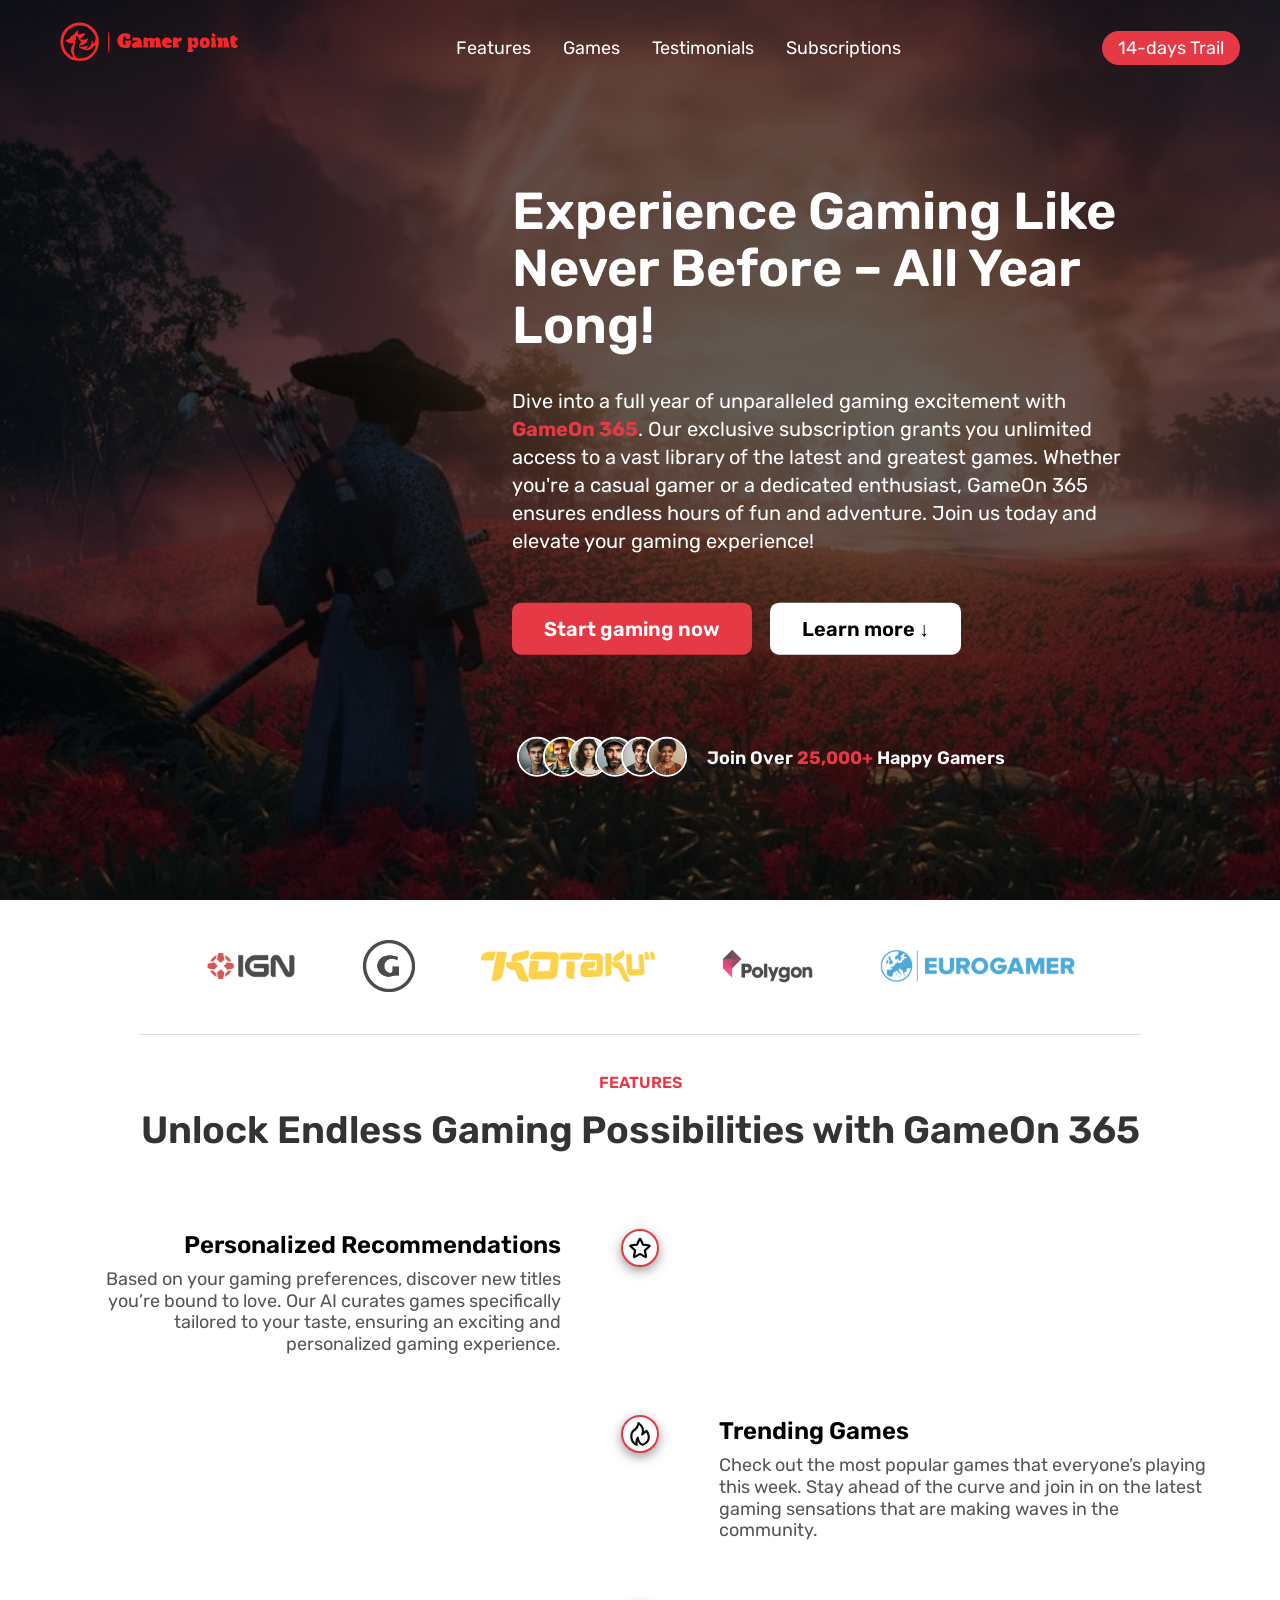
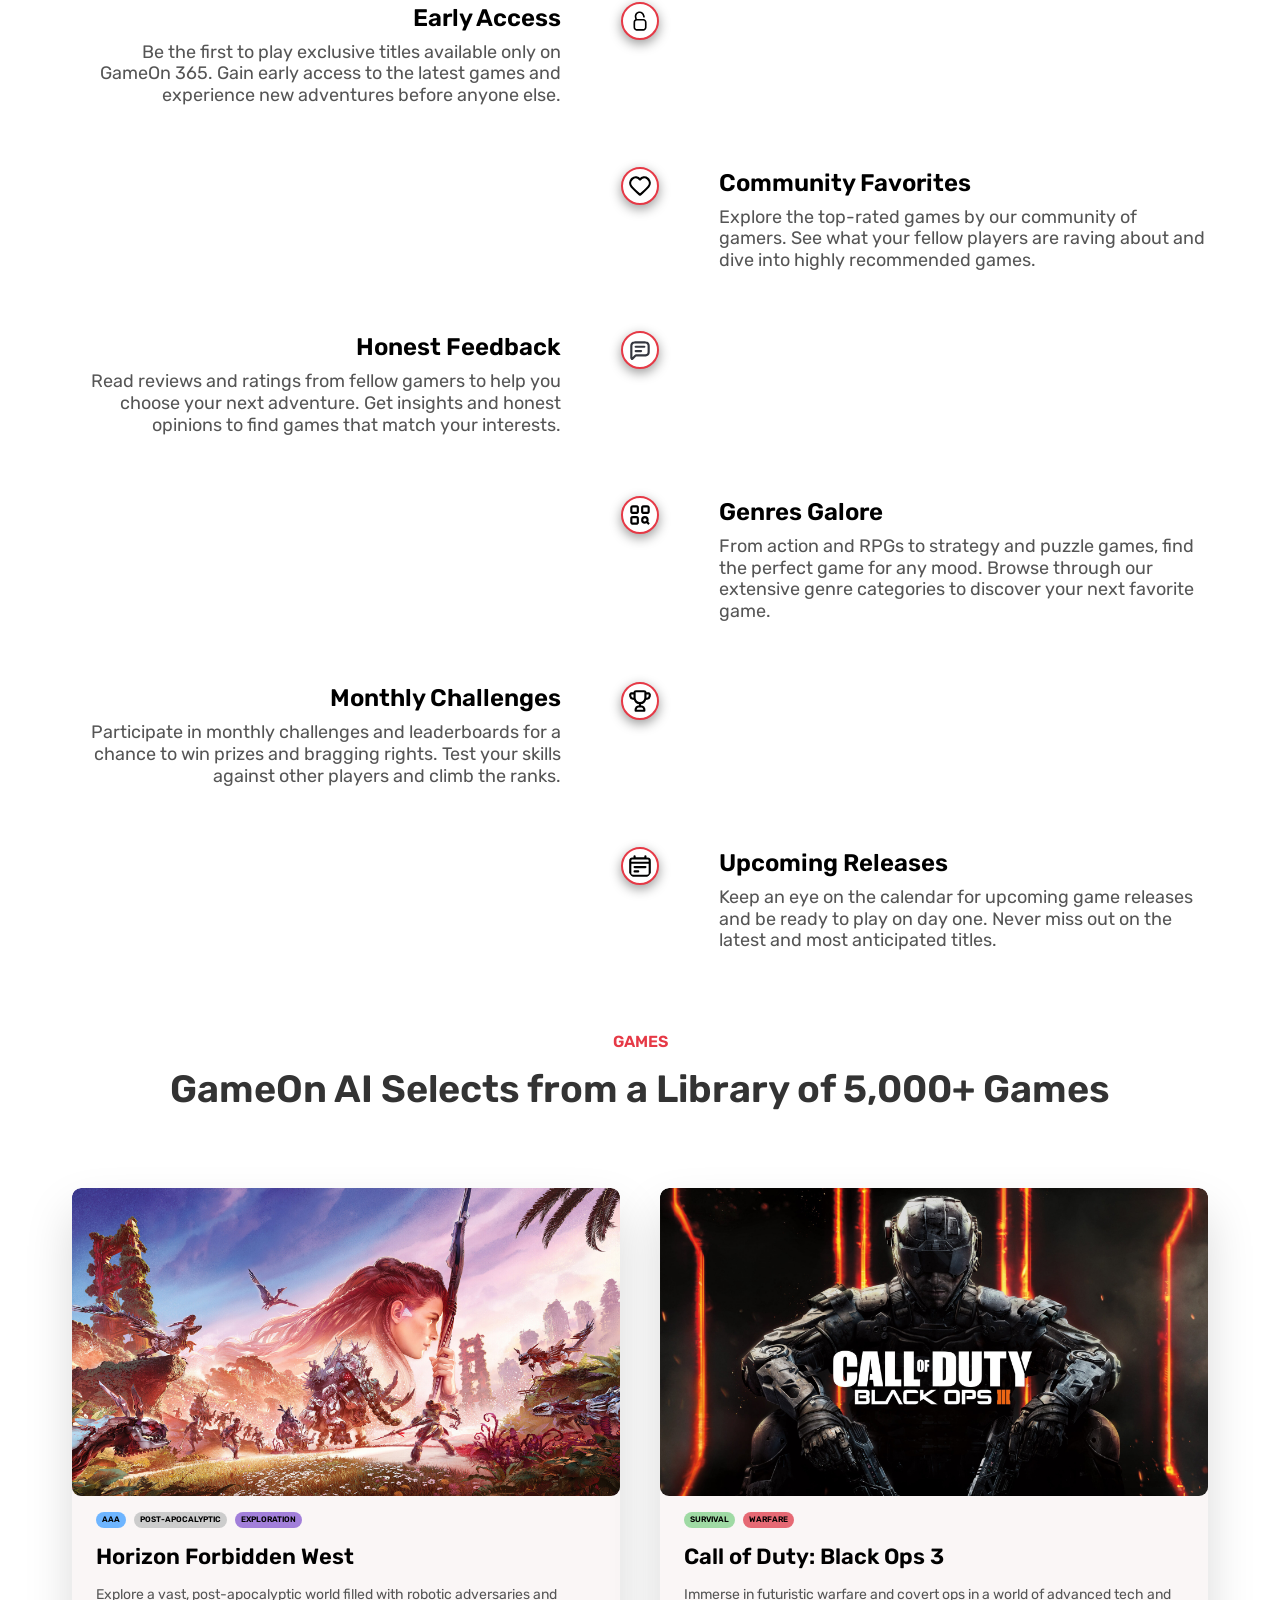
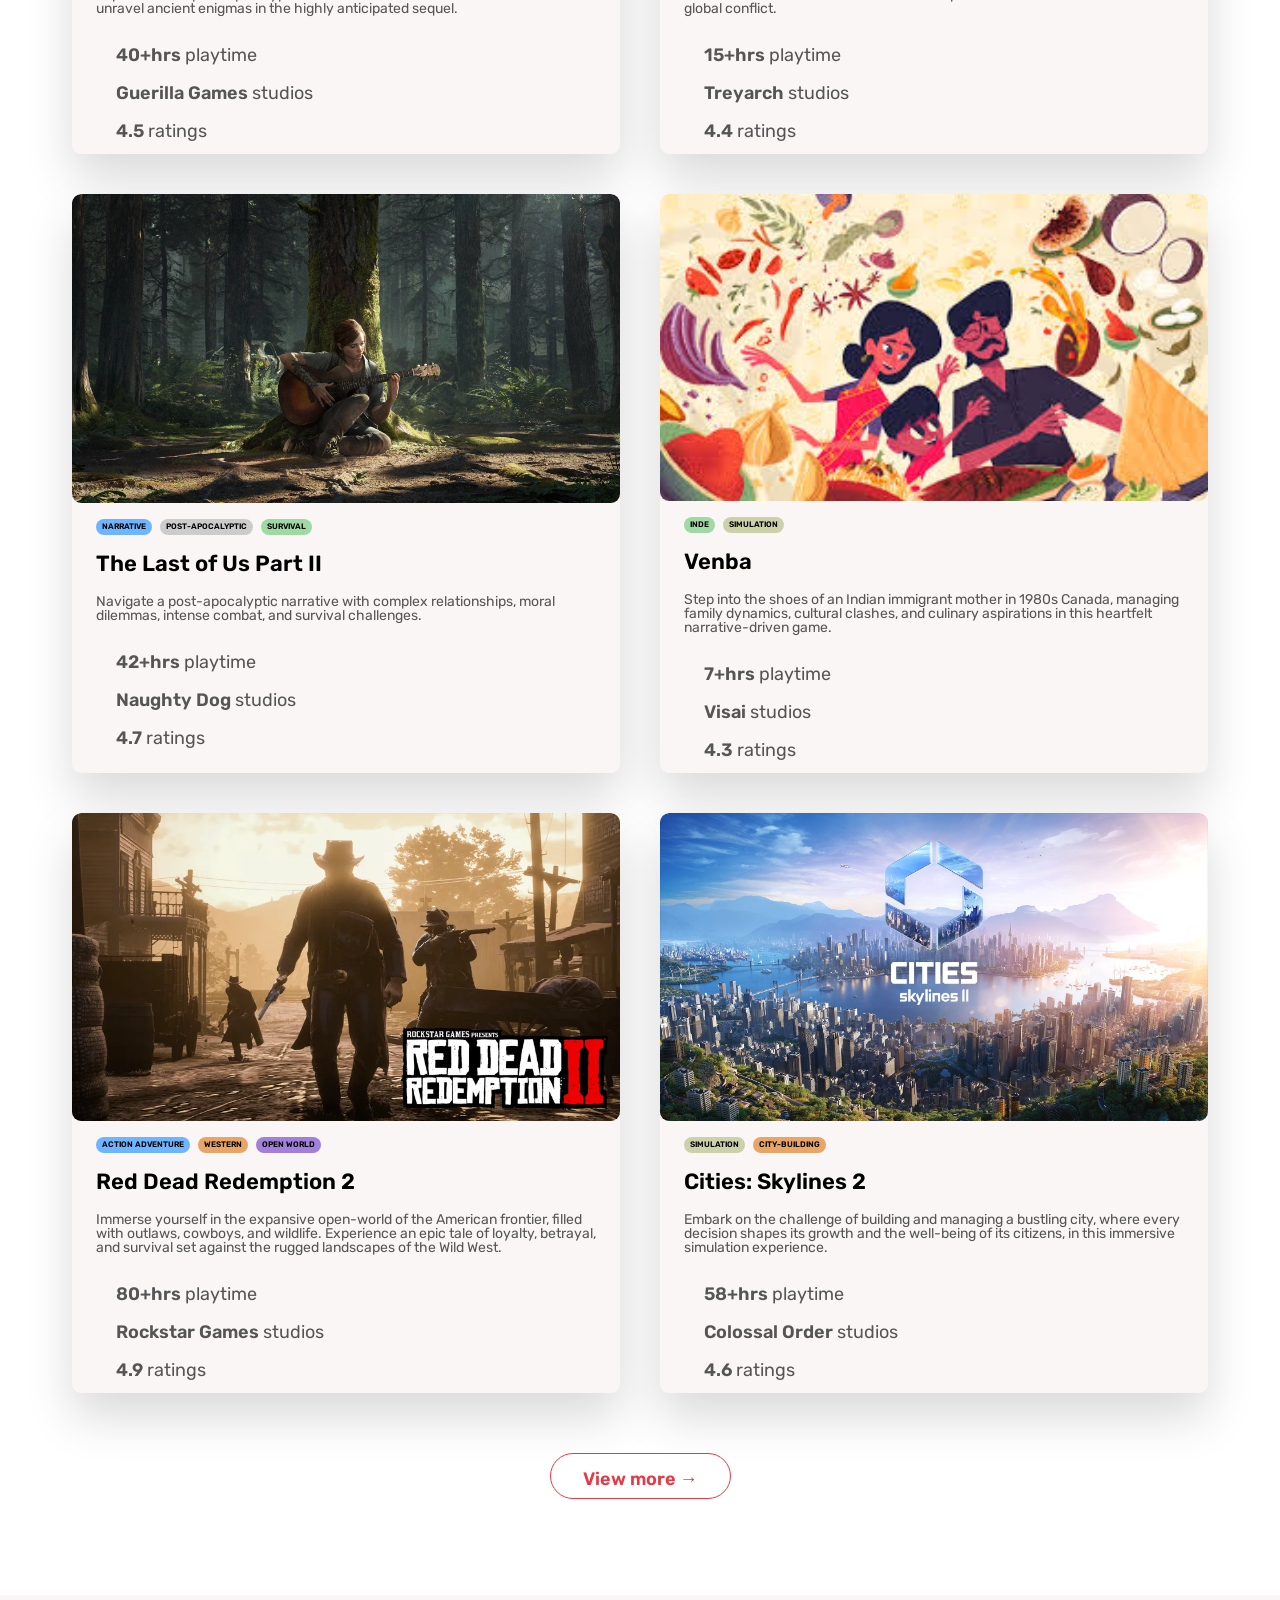
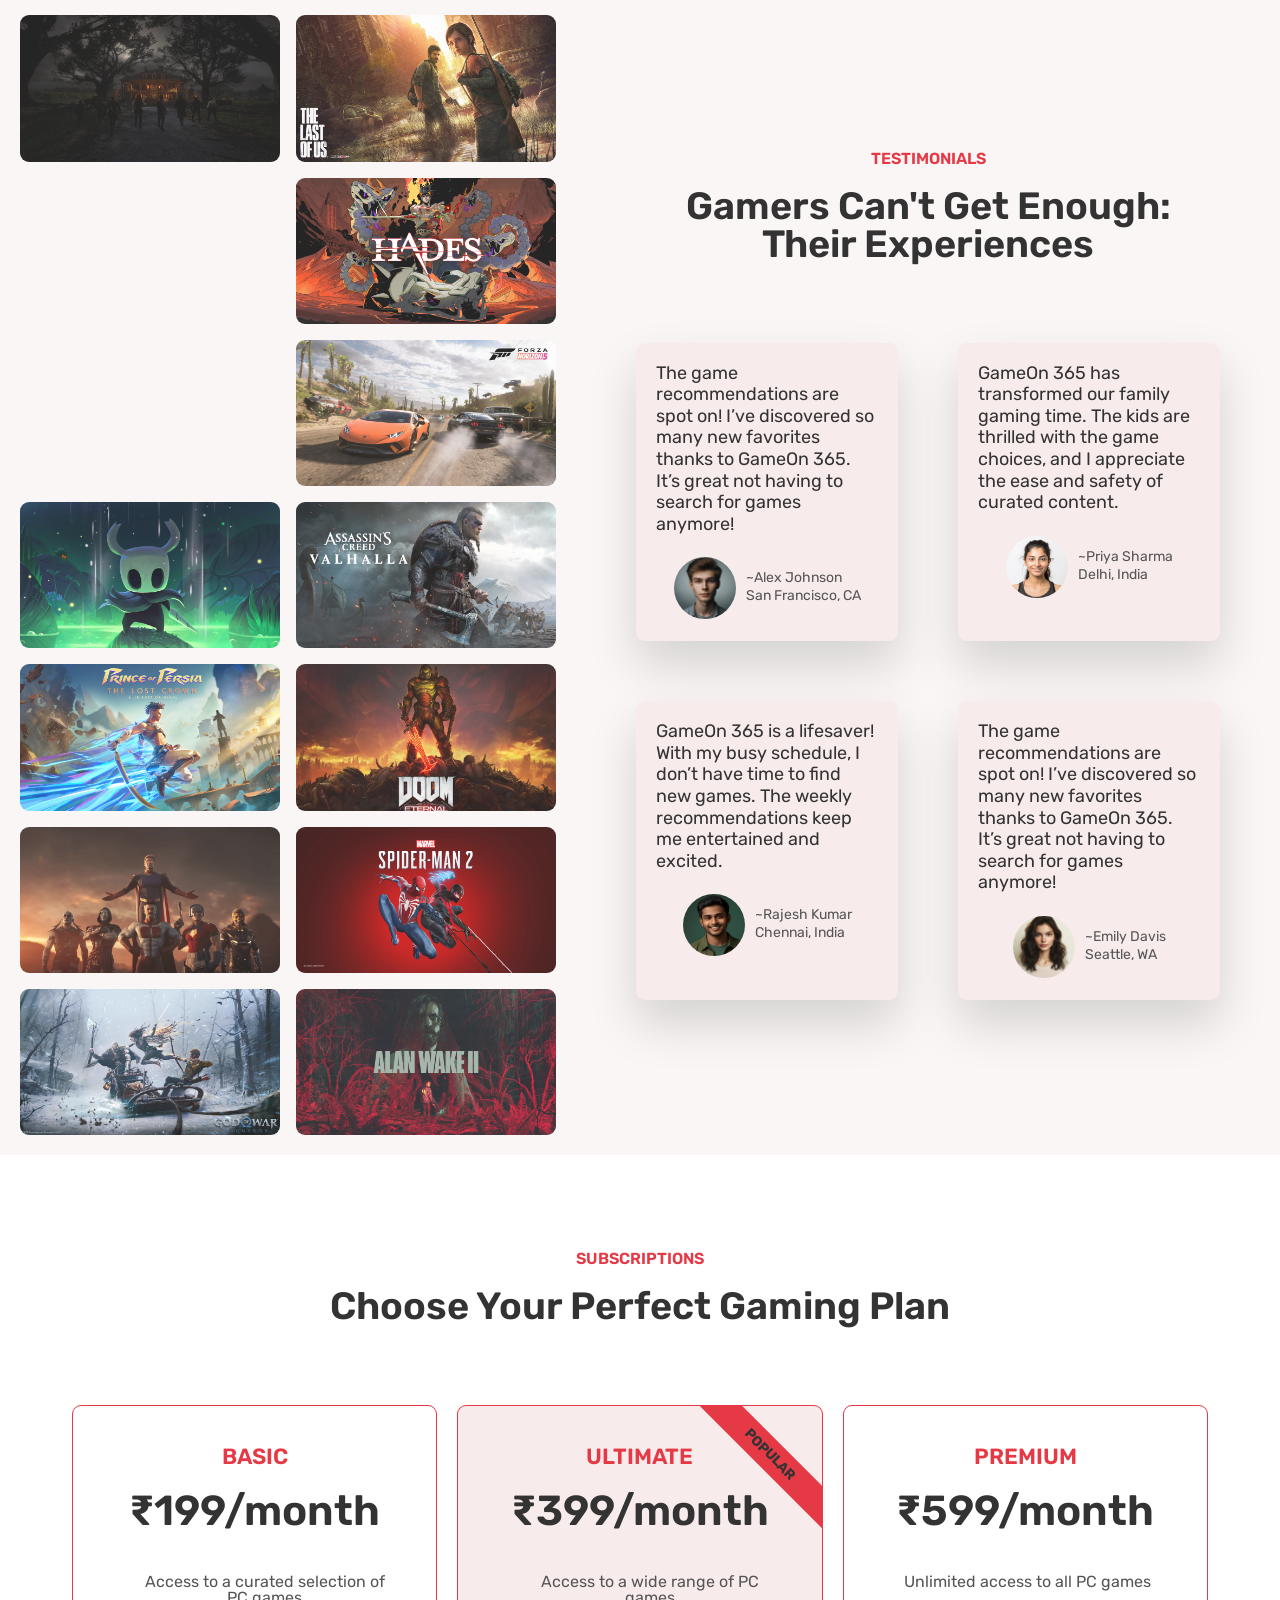
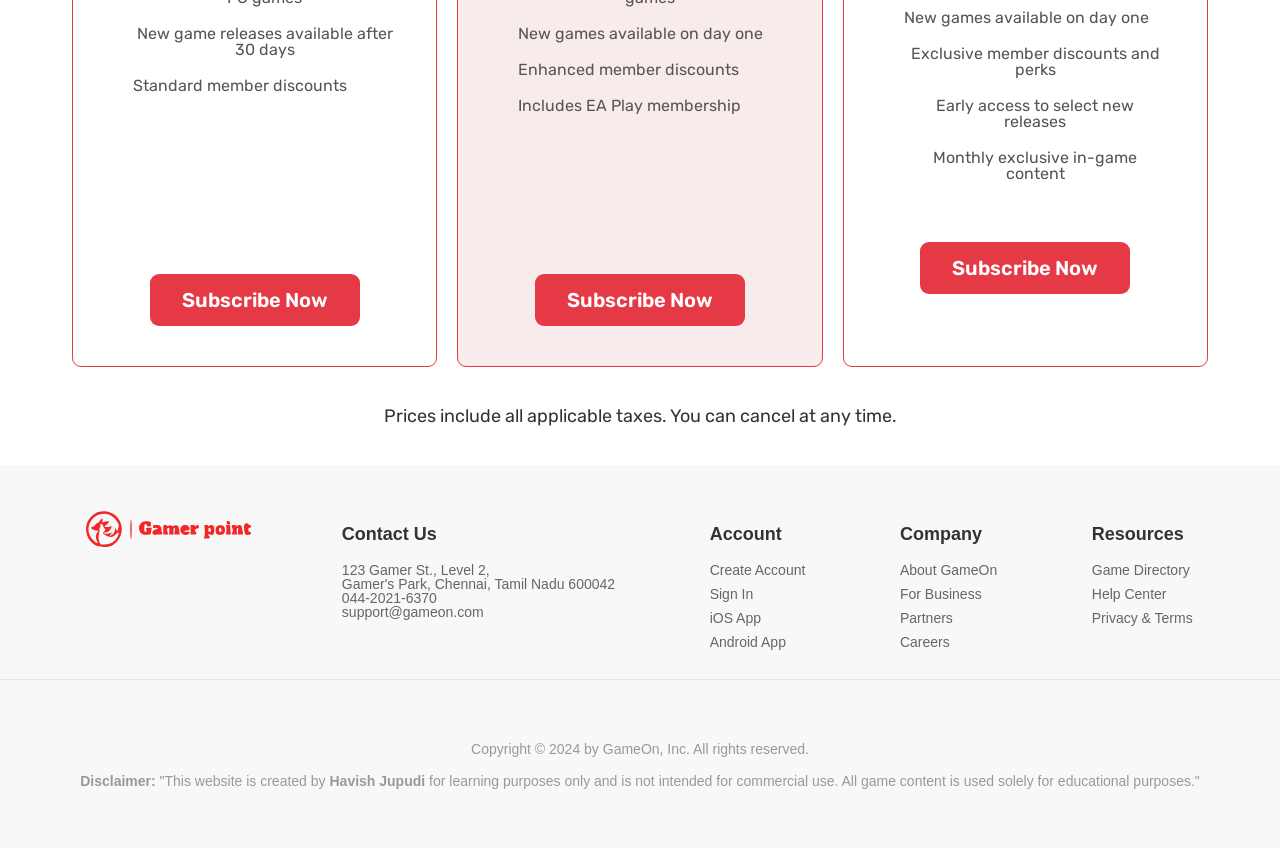
==== commit d1b2b8b6: "Add files via upload" ====
--- a/index.html
+++ b/index.html
@@ -30,7 +30,7 @@
             
           </ul>
         </nav>
-        <div class="link-middle-sec"><a class="link-color nav-cta" href="#">14-days Trail</a></div>
+        <div class="link-middle-sec"><a class="link-color nav-cta" href="#Subscriptions">14-days Trail</a></div>
       </div>
     </header>
 
@@ -49,10 +49,10 @@
               ensures endless hours of fun and adventure. Join us today and
               elevate your gaming experience!
             </p>
-            <a class="btn btn-start btn-margin-right" href="#"
+            <a class="btn btn-start btn-margin-right" href="#Subscriptions"
               >Start gaming now</a
             >
-            <a class="btn btn-learn-more" href="#">Learn more &darr;</a>
+            <a class="btn btn-learn-more" href="#Features">Learn more &darr;</a>
           </div>
           <div class="gamers">
             <div class="customer-imgs">
--- a/css-styles/hero-sec.css
+++ b/css-styles/hero-sec.css
@@ -41,7 +41,6 @@
 }
 
 .head-container {
-    /* margin-top: 6.2rem; */
     display: flex;
     flex-direction: column;
 
@@ -106,8 +105,6 @@
 .btn-learn-more:hover, .btn-learn-more:active {
     background-color: #999999;
 }
-
-
 
 
 /* ----------------------------------- */
@@ -176,24 +173,6 @@
 
 .nav-cta:hover, .nav-cta:active {
     background-color: #8a222a;
-}
-
-.btn-mobile-nav {
-    border: none;
-    background: none;
-    cursor: none;
-
-    display: none;
-}
-
-.icon-mobile-nav {
-    height: 4.8rem;
-    width: 4.8rem;
-    color: #ffffff;
-}
-
-.icon-mobile-nav[name="close-outline"] {
-    display: none;
 }
 
 /* ----------------------------------- */
@@ -342,12 +321,6 @@
 /* ----------------------------------- */
 /* GAMES */
 /* ----------------------------------- */
-.section-games {
-    /* padding: 4.8rem ;
-    margin: 0 0 3.6rem 0; */
-}
-
-
 
 .game-card {
     width: 100%;
@@ -462,12 +435,16 @@
 .view-more:visited {
     font-size: 1.8rem;
     color: #e63946;
-    text-decoration: underline;
+    padding-bottom: 1rem;
+    border: 1px solid #e63946;
+    border-radius: 100px;
 }
 
 .view-more:hover, 
 .view-more:active {
     text-decoration: none;
+    background-color: #e63946;
+    color: #ffffff;
 }
 
 .more-games {
@@ -505,7 +482,6 @@
 
 .testimonial {
     background-color: #f7ebeb;
-    /* background-color: white; */
     box-shadow: 0 2.4rem 4.8rem rgba(0, 0, 0, 0.15);
     border-radius: 9px;
     padding: 2rem;
@@ -628,10 +604,6 @@
     align-items: center;
     text-align: center;
 }
-
-/* .plan-features p {
-    width: 18rem;
-} */
 
 .checkmark-icon {
     font-size: 2.6rem;
@@ -742,8 +714,6 @@
     color: #555;
 }
 
-
-
 .footer-bottom p {
     font-size: 14px;
     color: #999;
--- a/css-styles/querirs.css
+++ b/css-styles/querirs.css
@@ -1,62 +1,9 @@
-/* @media (max-width: 90em) {
-    .main-title-hero {
-        font-size: 4rem;
-    }
-    
-    .sub-content-hero {
-        font-size: 1.6rem;
-    }
-
-
-}
-
-
-@media (max-width: 75em) {
-    .main-title-hero {
-        font-size: 3.4rem;
-    }
-    .sub-content-hero {
-        font-size: 1.4rem;
-    }
-    .games-gallery {
-        grid-template-columns: repeat(2, 1fr);
-    }
-    .item-lst {
-        display: none;
-    }
-    .grid--3-col {
-        grid-template-columns: repeat(2, 1fr);
-        justify-self: center;
-    }
-}
-
-@media (max-width: 60em) {
-    .main-title-hero {
-        font-size: 2.6rem;
-    }
-
-    .sub-content-hero .btn{
-        font-size: 1.2rem;
-    }
-} */
-
 @media (max-width: 84em) {
-    /* .main-title-hero {
-        font-size: 4.2rem;
-    } */
-    
-    /* .sub-content-hero {
-        font-size: 1.6rem;
-    } */
 
     .games-gallery {
         grid-template-columns: repeat(2, 1fr);
         padding: 2rem;
     }
-
-    /* .grid--3-col {
-        grid-template-columns: 1fr 1fr;
-    } */
 
     .item-lst {
         display: none;
@@ -77,12 +24,8 @@
         font-size: 52.25%;
     }
 
-    /* .main-title-hero {
-        font-size: 6rem;
-    } */
-
     .heading-common {
-        font-size: 3.2rem;
+        font-size: 3.6rem;
     }
 
     body h3 {
@@ -133,6 +76,10 @@
         font-size: 42%;
     }
 
+    .heading-common {
+        font-size: 3.2rem;
+    }
+
     .grid-subscription {
         grid-template-columns: repeat(1, 1fr);
         align-items: center;
@@ -155,8 +102,87 @@
         margin-bottom: 4.2rem;
     }
 
-    .link-middle-sec, .mobile-container {
+    .link-middle-sec{
         display: none;
     }
     
+}
+
+@media (max-width: 34em) {
+    .heading-common {
+        font-size: 3.2rem;
+    }
+
+    .hero-box {
+        top: 50;
+        bottom: 50;
+        transform: translate(-45%,-70%);
+    }
+
+    .main-title-hero{
+        font-size: 3.5rem;
+    }
+
+    .sub-content-hero {
+        font-size: 1.6rem;
+    }
+
+    .gamers {
+        width: 50rem;
+    }
+
+    .gamers p {
+        font-size: 1.6rem;
+    }
+
+    .feature-in-container img {
+        height: 1.6rem;
+    }
+
+    .feature-in-container .alter-img {
+        height: 3.2rem;
+    }
+    .feature-in-container {
+        padding-bottom: 2rem;
+    }
+
+    .grid--3-col {
+        grid-template-columns: 1fr;
+        gap: 2.4rem;
+    }
+
+    .testimonials {
+        grid-template-columns: 1fr;
+        gap: 2.4rem;
+    }
+
+    .games-gallery {
+        grid-template-columns: repeat(3, 1fr);
+        gap: 1.2rem;
+        width: 100%;
+    }
+
+    .tags {
+        font-size: 1.4rem;
+    }
+
+    .game-title {
+        font-size: 2.8rem;
+    }
+    .game-details {
+        font-size: 1.8rem;
+        line-height: 2.1rem;
+    }
+
+    .footer-bottom p{
+        font-size: 1.6rem;
+        padding: 1rem;
+        margin: 0;
+    }
+
+    .subscription-card p {
+        font-size: 1.8rem;
+        text-align: left;
+        line-height: 1.1;
+    }
 }
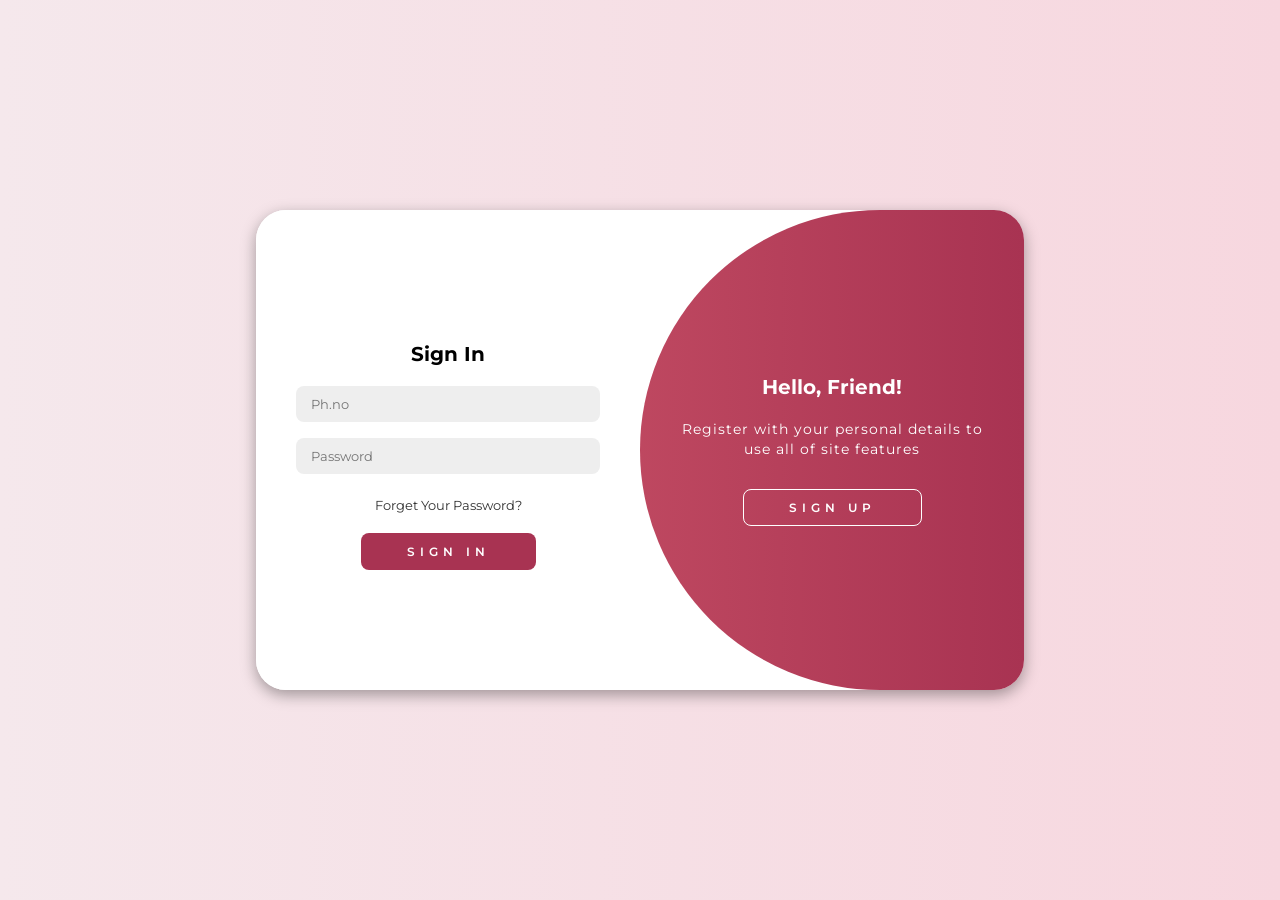
==== commit 58b58659: "Add files via upload" ====
--- a/index.html
+++ b/index.html
@@ -1,694 +1,53 @@
-<!DOCTYPE html>
-<html lang="en">
-  <head>
-    <meta charset="UTF-8" />
-    <meta name="viewport" content="width=device-width, initial-scale=1.0" />
-
-    <link rel="stylesheet" href="css-styles/hero-sec.css" />
-    <link rel="stylesheet" href="css-styles/querirs.css">
-    <link rel="preconnect" href="https://fonts.googleapis.com" />
-    <link rel="preconnect" href="https://fonts.gstatic.com" crossorigin />
-    <link
-      href="https://fonts.googleapis.com/css2?family=Rubik:ital,wght@0,300..900;1,300..900&display=swap"
-      rel="stylesheet"
-    />
-
-    <title>Gamer Point</title>
-  </head>
-  <body>
-    <header>
-      <div class="header">
-        <div>
-          <img class="logo" src="images/logo/logo.svg" alt="" />
-        </div>
-        <nav class="link-middle-section">
-          <ul class="link-middle-sec">
-            <li><a href="#Features">Features</a></li>
-            <li><a href="#Games">Games</a></li>
-            <li><a href="#Testimonials">Testimonials</a></li>
-            <li><a href="#Subscriptions">Subscriptions</a></li>
-            
-          </ul>
-        </nav>
-        <div class="link-middle-sec"><a class="link-color nav-cta" href="#Subscriptions">14-days Trail</a></div>
-      </div>
-    </header>
-
-    <section class="section-hero">
-      <div class="hero-box">
-        <div class="description-hero">
-          <h1 class="main-title-hero">
-            Experience Gaming Like Never Before – All Year Long!
-          </h1>
-          <div class="mobile-container">
-            <p class="sub-content-hero">
-              Dive into a full year of unparalleled gaming excitement with
-              <strong>GameOn 365</strong>. Our exclusive subscription grants you
-              unlimited access to a vast library of the latest and greatest games.
-              Whether you're a casual gamer or a dedicated enthusiast, GameOn 365
-              ensures endless hours of fun and adventure. Join us today and
-              elevate your gaming experience!
-            </p>
-            <a class="btn btn-start btn-margin-right" href="#Subscriptions"
-              >Start gaming now</a
-            >
-            <a class="btn btn-learn-more" href="#Features">Learn more &darr;</a>
-          </div>
-          <div class="gamers">
-            <div class="customer-imgs">
-              <img src="images/customer-imgs/customer-img-1.jpg" alt="" />
-              <img src="images/customer-imgs/customer-img-2.jpg" alt="" />
-              <img src="images/customer-imgs/customer-img-3.jpg" alt="" />
-              <img src="images/customer-imgs/customer-img-4.jpg" alt="" />
-              <img src="images/customer-imgs/customer-img-5.jpg" alt="" />
-              <img src="images/customer-imgs/customer-img-6.jpg" alt="" />
-            </div>
-            <div class="gamers-text">
-              <p>Join Over <strong>25,000+</strong> Happy Gamers</p>
-            </div>
-          </div>
-        </div>
-      </div>
-    </section>
-
-    <section class="featured-in">
-      <div class="feature-in-container center">
-        <img class="alter-img" src="images/feature-in-imgs/IGN.png" alt="" />
-        <img
-          class="alter-img"
-          src="images/feature-in-imgs/gamespot.png"
-          alt=""
-        />
-        <img src="images/feature-in-imgs/kotaku.png" alt="" />
-        <img
-          class="alter-img"
-          src="images/feature-in-imgs/polygon-logo-vector-xs.png"
-          alt=""
-        />
-        <img src="images/feature-in-imgs/eurogamer.png" alt="" />
-      </div>
-    </section>
-
-    <section class="section-features center" id="Features">
-      <div class="head-container">
-        <span class="breadcrums">Features</span>
-        <h2 class="heading-common">
-          Unlock Endless Gaming Possibilities with GameOn 365
-        </h2>
-      </div>
-      <div class="grid grid--feature-col">
-        <div class="features-content">
-          <h3>Personalized Recommendations</h3>
-          <p>
-            Based on your gaming preferences, discover new titles you’re bound
-            to love. Our AI curates games specifically tailored to your taste,
-            ensuring an exciting and personalized gaming experience.
-          </p>
-        </div>
-        <img class="features-img" src="images/features/star.svg" alt="" />
-        <div></div>
-
-        <div></div>
-        <img class="features-img" src="images/features/fire.svg" alt="" />
-        <div class="features-content">
-          <h3>Trending Games</h3>
-          <p>
-            Check out the most popular games that everyone’s playing this week.
-            Stay ahead of the curve and join in on the latest gaming sensations
-            that are making waves in the community.
-          </p>
-        </div>
-
-        <div class="features-content">
-          <h3>Early Access</h3>
-          <p>
-            Be the first to play exclusive titles available only on GameOn 365.
-            Gain early access to the latest games and experience new adventures
-            before anyone else.
-          </p>
-        </div>
-        <img class="features-img" src="images/features/lock.svg" alt="" />
-        <div></div>
-
-        <div></div>
-        <img class="features-img" src="images/features/heart.svg" alt="" />
-        <div class="features-content">
-          <h3>Community Favorites</h3>
-          <p>
-            Explore the top-rated games by our community of gamers. See what
-            your fellow players are raving about and dive into highly
-            recommended games.
-          </p>
-        </div>
-
-        <div class="features-content">
-          <h3>Honest Feedback</h3>
-          <p>
-            Read reviews and ratings from fellow gamers to help you choose your
-            next adventure. Get insights and honest opinions to find games that
-            match your interests.
-          </p>
-        </div>
-        <img class="features-img" src="images/features/chat.svg" alt="" />
-        <div></div>
-
-        <div></div>
-        <img class="features-img" src="images/features/grid.svg" alt="" />
-        <div class="features-content">
-          <h3>Genres Galore</h3>
-          <p>
-            From action and RPGs to strategy and puzzle games, find the perfect
-            game for any mood. Browse through our extensive genre categories to
-            discover your next favorite game.
-          </p>
-        </div>
-
-        <div class="features-content">
-          <h3>Monthly Challenges</h3>
-          <p>
-            Participate in monthly challenges and leaderboards for a chance to
-            win prizes and bragging rights. Test your skills against other
-            players and climb the ranks.
-          </p>
-        </div>
-        <img class="features-img" src="images/features/trophy.svg" alt="" />
-        <div></div>
-
-        <div></div>
-        <img class="features-img" src="images/features/calendar.svg" alt="" />
-        <div class="features-content">
-          <h3>Upcoming Releases</h3>
-          <p>
-            Keep an eye on the calendar for upcoming game releases and be ready
-            to play on day one. Never miss out on the latest and most
-            anticipated titles.
-          </p>
-        </div>
-      </div>
-    </section>
-
-    <section class="section-games center" id="Games">
-      <div class="head-container">
-        <span class="breadcrums">Games</span>
-        <h2 class="heading-common">
-          GameOn AI Selects from a Library of 5,000+ Games
-        </h2>
-      </div>
-      <div class="grid grid--3-col ">
-        <div class="game-card">
-          <img
-            class="game-img"
-            src="images/game-imgs/horizon-forbidden-west.jpg"
-            alt=""
-          />
-          <div class="game-content">
-            <div class="game-tags">
-              <span class="tags tag--aaa">AAA</span>
-              <span class="tags tag--pa">Post-apocalyptic</span>
-              <span class="tags tag--expo">Exploration</span>
-            </div>
-            <h3 class="game-title">Horizon Forbidden West</h3>
-            <p class="game-details">
-              Explore a vast, post-apocalyptic world filled with robotic
-              adversaries and unravel ancient enigmas in the highly anticipated
-              sequel.
-            </p>
-            <ul class="game-attributes">
-              <li>
-                <ion-icon
-                  class="highlights-icon"
-                  name="game-controller-outline"
-                ></ion-icon
-                ><span><strong>40+hrs</strong> playtime </span>
-              </li>
-              <li>
-                <ion-icon
-                  class="highlights-icon"
-                  name="videocam-outline"
-                ></ion-icon
-                ><span><strong>Guerilla Games</strong> studios </span>
-              </li>
-              <li>
-                <ion-icon
-                  class="highlights-icon"
-                  name="star-half-outline"
-                ></ion-icon
-                ><span><strong>4.5</strong> ratings </span>
-              </li>
-            </ul>
-          </div>
-        </div>
-
-        <div class="game-card">
-          <img class="game-img" src="images/game-imgs/blacl ops 3.jpg" alt="" />
-          <div class="game-content">
-            <div class="game-tags">
-              <span class="tags tag--sv">Survival</span>
-              <span class="tags tag--war">Warfare</span>
-            </div>
-            <h3 class="game-title">Call of Duty: Black Ops 3</h3>
-            <p class="game-details">
-              Immerse in futuristic warfare and covert ops in a world of
-              advanced tech and global conflict.
-            </p>
-            <ul class="game-attributes">
-              <li>
-                <ion-icon
-                  class="highlights-icon"
-                  name="game-controller-outline"
-                ></ion-icon
-                ><span><strong>15+hrs</strong> playtime </span>
-              </li>
-              <li>
-                <ion-icon
-                  class="highlights-icon"
-                  name="videocam-outline"
-                ></ion-icon
-                ><span><strong>Treyarch</strong> studios </span>
-              </li>
-              <li>
-                <ion-icon
-                  class="highlights-icon"
-                  name="star-half-outline"
-                ></ion-icon
-                ><span><strong>4.4</strong> ratings </span>
-              </li>
-            </ul>
-          </div>
-        </div>
-
-        <div class="game-card">
-          <img
-            class="game-img"
-            src="images/game-imgs/last of us 2.jpg"
-            alt=""
-          />
-          <div class="game-content">
-            <div class="game-tags">
-              <span class="tags tag--aaa">Narrative</span>
-              <span class="tags tag--pa">Post-Apocalyptic</span>
-              <span class="tags tag--sv">Survival</span>
-            </div>
-            <h3 class="game-title">The Last of Us Part II</h3>
-            <p class="game-details">
-              Navigate a post-apocalyptic narrative with complex relationships,
-              moral dilemmas, intense combat, and survival challenges.
-            </p>
-            <ul class="game-attributes">
-              <li>
-                <ion-icon
-                  class="highlights-icon"
-                  name="game-controller-outline"
-                ></ion-icon
-                ><span><strong>42+hrs</strong> playtime </span>
-              </li>
-              <li>
-                <ion-icon
-                  class="highlights-icon"
-                  name="videocam-outline"
-                ></ion-icon
-                ><span><strong>Naughty Dog</strong> studios </span>
-              </li>
-              <li>
-                <ion-icon
-                  class="highlights-icon"
-                  name="star-half-outline"
-                ></ion-icon
-                ><span><strong>4.7</strong> ratings </span>
-              </li>
-            </ul>
-          </div>
-        </div>
-
-        <div class="game-card">
-          <img class="game-img" src="images/game-imgs/venba.jpeg" alt="" />
-          <div class="game-content">
-            <div class="game-tags">
-              <span class="tags tag--sv">Inde</span>
-              <span class="tags tag--si">Simulation</span>
-            </div>
-            <h3 class="game-title">Venba</h3>
-            <p class="game-details">
-              Step into the shoes of an Indian immigrant mother in 1980s Canada,
-              managing family dynamics, cultural clashes, and culinary
-              aspirations in this heartfelt narrative-driven game.
-            </p>
-            <ul class="game-attributes">
-              <li>
-                <ion-icon
-                  class="highlights-icon"
-                  name="game-controller-outline"
-                ></ion-icon
-                ><span><strong>7+hrs</strong> playtime </span>
-              </li>
-              <li>
-                <ion-icon
-                  class="highlights-icon"
-                  name="videocam-outline"
-                ></ion-icon
-                ><span><strong>Visai</strong> studios </span>
-              </li>
-              <li>
-                <ion-icon
-                  class="highlights-icon"
-                  name="star-half-outline"
-                ></ion-icon
-                ><span><strong>4.3</strong> ratings </span>
-              </li>
-            </ul>
-          </div>
-        </div>
-
-        <div class="game-card">
-          <img class="game-img" src="images/game-imgs/rdr2.jpg" alt="" />
-          <div class="game-content">
-            <div class="game-tags">
-              <span class="tags tag--aaa">Action Adventure</span>
-              <span class="tags tag--wc">Western</span>
-              <span class="tags tag--expo">Open World</span>
-            </div>
-            <h3 class="game-title">Red Dead Redemption 2</h3>
-            <p class="game-details">
-              Immerse yourself in the expansive open-world of the American
-              frontier, filled with outlaws, cowboys, and wildlife. Experience
-              an epic tale of loyalty, betrayal, and survival set against the
-              rugged landscapes of the Wild West.
-            </p>
-            <ul class="game-attributes">
-              <li>
-                <ion-icon
-                  class="highlights-icon"
-                  name="game-controller-outline"
-                ></ion-icon
-                ><span><strong>80+hrs</strong> playtime </span>
-              </li>
-              <li>
-                <ion-icon
-                  class="highlights-icon"
-                  name="videocam-outline"
-                ></ion-icon
-                ><span><strong>Rockstar Games</strong> studios </span>
-              </li>
-              <li>
-                <ion-icon
-                  class="highlights-icon"
-                  name="star-half-outline"
-                ></ion-icon
-                ><span><strong>4.9</strong> ratings </span>
-              </li>
-            </ul>
-          </div>
-        </div>
-
-        <div class="game-card">
-          <img class="game-img" src="images/game-imgs/cityskyline.jpg" alt="" />
-          <div class="game-content">
-            <div class="game-tags">
-              <span class="tags tag--si">Simulation</span>
-              <span class="tags tag--wc">City-building</span>
-            </div>
-            <h3 class="game-title">Cities: Skylines 2</h3>
-            <p class="game-details">
-              Embark on the challenge of building and managing a bustling city,
-              where every decision shapes its growth and the well-being of its
-              citizens, in this immersive simulation experience.
-            </p>
-            <ul class="game-attributes">
-              <li>
-                <ion-icon
-                  class="highlights-icon"
-                  name="game-controller-outline"
-                ></ion-icon
-                ><span><strong>58+hrs</strong> playtime </span>
-              </li>
-              <li>
-                <ion-icon
-                  class="highlights-icon"
-                  name="videocam-outline"
-                ></ion-icon
-                ><span><strong>Colossal Order</strong> studios </span>
-              </li>
-              <li>
-                <ion-icon
-                  class="highlights-icon"
-                  name="star-half-outline"
-                ></ion-icon
-                ><span><strong>4.6</strong> ratings </span>
-              </li>
-            </ul>
-          </div>
-        </div>
-      </div>
-      <div class="center more-games">
-        <a class="btn view-more" href="#">View more &rarr;</a>
-      </div>
-    </section>
-
-    <section class="section-testimonials" id="Testimonials">
-      <div class="games-gallery">
-        <figure class="gallery-item">
-          <img src="images/games-gallery/gallery-1.png" alt="">
-        </figure>
-
-        <figure class="gallery-item">
-          <img src="images/games-gallery/gallery-2.jpg" alt="">
-        </figure>
-
-        <figure class="gallery-item">
-          <img src="images/games-gallery/gallery-3.png" alt="">
-        </figure>
-
-        <figure class="gallery-item">
-          <img src="images/games-gallery/gallery-4.jpg" alt="">
-        </figure>
-
-        <figure class="gallery-item">
-          <img src="images/games-gallery/gallery-5.jpg" alt="">
-        </figure>
-
-        <figure class="gallery-item">
-          <img src="images/games-gallery/gallery-6.jpg" alt="">
-        </figure>
-
-        <figure class="gallery-item">
-          <img src="images/games-gallery/gallery-7.jpg" alt="">
-        </figure>
-
-        <figure class="gallery-item">
-          <img src="images/games-gallery/gallery-8.jpg" alt="">
-        </figure>
-
-        <figure class="gallery-item">
-          <img src="images/games-gallery/gallery-9.jpg" alt="">
-        </figure>
-
-        <figure class="gallery-item">
-          <img src="images/games-gallery/gallery-10.jpg" alt="">
-        </figure>
-
-        <figure class="gallery-item">
-          <img src="images/games-gallery/gallery-11.jpeg" alt="">
-        </figure>
-
-        <figure class="gallery-item">
-          <img src="images/games-gallery/gallery-12.jpeg" alt="">
-        </figure>
-
-        <figure class="gallery-item">
-          <img src="images/games-gallery/gallery-13.jpg" alt="">
-        </figure>
-
-        <figure class="gallery-item">
-          <img src="images/games-gallery/gallery-14.jpg" alt="">
-        </figure>
-
-        <figure class="gallery-item item-lst">
-          <img src="images/games-gallery/gallery-15.jpg" alt="">
-        </figure>
-      </div>
-
-      <div class="testimonials-container head-container">
-        <span class="breadcrums">Testimonials</span>
-        <h2 class="heading-common">
-          Gamers Can't Get Enough: Their Experiences
-        </h2>
-        <div class="testimonials">
-          <div class="testimonial">
-            <blockquote>
-              The game recommendations are spot on! I’ve discovered so many new favorites thanks to GameOn 365. It’s great not having to search for games anymore!
-            </blockquote>
-            <div class="testimonial-credits">
-              <div><img src="images/customer-imgs/customer-img-1.jpg" alt="" /> </div>
-              <div class="testimonial-details">
-                <span>~Alex Johnson</span><span>San Francisco, CA</span>
-              </div>
-            </div>
-          </div>
-
-          <div class="testimonial">
-            <blockquote>
-              GameOn 365 has transformed our family gaming time. The kids are thrilled with the game choices, and I appreciate the ease and safety of curated content.
-            </blockquote>
-            <div class="testimonial-credits">
-              <div><img src="images/customer-imgs/testimonails-4.jpg" alt="" /> </div>
-              <div class="testimonial-details">
-                <span>~Priya Sharma</span><span>Delhi, India
-                </span>
-              </div>
-            </div>
-          </div>
-
-          <div class="testimonial">
-            <blockquote>
-              GameOn 365 is a lifesaver! With my busy schedule, I don’t have time to find new games. The weekly recommendations keep me entertained and excited.
-            </blockquote>
-            <div class="testimonial-credits">
-              <div><img src="images/customer-imgs/testimonails-3.jpg" alt="" /> </div>
-              <div class="testimonial-details">
-                <span>~Rajesh Kumar</span><span>Chennai, India</span>
-              </div>
-            </div>
-          </div>
-
-          <div class="testimonial">
-            <blockquote>
-              The game recommendations are spot on! I’ve discovered so many new favorites thanks to GameOn 365. It’s great not having to search for games anymore!
-            </blockquote>
-            <div class="testimonial-credits">
-              <div><img src="images/customer-imgs/customer-img-3.jpg" alt="" /> </div>
-              <div class="testimonial-details">
-                <span>~Emily Davis</span><span>Seattle, WA</span>
-              </div>
-            </div>
-          </div>
-            
-          </div>
-        </div>
-      </div>
-    </section>
-
-    <section class="section-subscriptions" id="Subscriptions">
-      <div class="head-container">
-        <span class="breadcrums">subscriptions</span>
-        <h2 class="heading-common">
-          Choose Your Perfect Gaming Plan
-        </h2>
-      </div>
-      <div class="subscriptions-container grid-subscription center ">
-        <div class="subscription-card card--1">
-          <h3 class="plan-title">BASIC</h3>
-          <strong class="plan-price">₹199/month</strong>
-          <div class="card-container">
-            <ul class="plan-features">
-              <li><ion-icon class="checkmark-icon" name="checkmark-outline"></ion-icon>
-              <p>Access to a curated selection of PC games</p></li>
-              <li><ion-icon class="checkmark-icon" name="checkmark-outline"></ion-icon>
-                <p>New game releases available after 30 days</p></li>
-              <li><ion-icon class="checkmark-icon" name="checkmark-outline"></ion-icon>
-                <p>Standard member discounts</p></li>
-            </ul>
-          </div>
-          
-          <a class="btn btn-start sub-now" href="#">Subscribe Now</a>
-        </div>
-        <div class="subscription-card card--2 plan-popular">
-          <h3 class="plan-title">ULTIMATE</h3>
-          <strong class="plan-price">₹399/month</strong>
-          <div class="card-container">
-            <ul class="plan-features">
-              <li><ion-icon class="checkmark-icon" name="checkmark-outline"></ion-icon>
-              <p>Access to a wide range of PC games</p></li>
-              <li><ion-icon class="checkmark-icon" name="checkmark-outline"></ion-icon>
-                <p>New games available on day one</p></li>
-              <li><ion-icon class="checkmark-icon" name="checkmark-outline"></ion-icon>
-                <p>Enhanced member discounts</p></li>
-              <li><ion-icon class="checkmark-icon" name="checkmark-outline"></ion-icon>
-                <p>Includes EA Play membership</p></li>
-            </ul>
-          </div>
-          
-          <a class="btn btn-start sub-now" href="#">Subscribe Now</a>
-        </div>
-        <div class="subscription-card card--3">
-          <h3 class="plan-title">PREMIUM</h3>
-          <strong class="plan-price">₹599/month</strong>
-          <div>
-            <ul class="plan-features">
-              <li><ion-icon class="checkmark-icon" name="checkmark-outline"></ion-icon>
-              <p>Unlimited access to all PC games</p></li>
-              <li><ion-icon class="checkmark-icon" name="checkmark-outline"></ion-icon>
-                <p>New games available on day one</p></li>
-              <li><ion-icon class="checkmark-icon" name="checkmark-outline"></ion-icon>
-                <p>Exclusive member discounts and perks</p></li>
-              <li><ion-icon class="checkmark-icon" name="checkmark-outline"></ion-icon>
-                <p>Early access to select new releases</p></li>
-              <li><ion-icon class="checkmark-icon" name="checkmark-outline"></ion-icon>
-                <p>Monthly exclusive in-game content</p></li>
-            </ul>
-          </div>
-          <a class="btn btn-start sub-now" href="#">Subscribe Now</a>
-        </div>
-      </div>
-      <aside class="plan-details">Prices include all applicable taxes. You can cancel at any time.</aside>
-    </section>
-
-    <footer>
-      <div class="footer-container">
-          <div class="footer-logo">
-              <img src="images/logo/logo.svg" alt="GameOn Logo">
-          </div>
-          <div class="footer-section">
-              <h4>Contact Us</h4>
-              <p>123 Gamer St., Level 2,<br>Gamer's Park, Chennai, Tamil Nadu 600042</p>
-              <p>044-2021-6370<br>support@gameon.com</p>
-          </div>
-          <div class="footer-section">
-              <h4>Account</h4>
-              <ul>
-                  <li><a href="#">Create Account</a></li>
-                  <li><a href="#">Sign In</a></li>
-                  <li><a href="#">iOS App</a></li>
-                  <li><a href="#">Android App</a></li>
-              </ul>
-          </div>
-          <div class="footer-section">
-              <h4>Company</h4>
-              <ul>
-                  <li><a href="#">About GameOn</a></li>
-                  <li><a href="#">For Business</a></li>
-                  <li><a href="#">Partners</a></li>
-                  <li><a href="#">Careers</a></li>
-              </ul>
-          </div>
-          <div class="footer-section">
-              <h4>Resources</h4>
-              <ul>
-                  <li><a href="#">Game Directory</a></li>
-                  <li><a href="#">Help Center</a></li>
-                  <li><a href="#">Privacy & Terms</a></li>
-              </ul>
-          </div>
-      </div>
-      <div class="footer-bottom">
-          <div class="social-icons">
-              <a href="#"><ion-icon name="logo-facebook"></ion-icon></a>
-              <a href="#"><ion-icon name="logo-instagram"></ion-icon></a>
-              <a href="#"><ion-icon name="logo-twitter"></ion-icon></a>
-              <a href="#"><ion-icon name="logo-reddit"></ion-icon></a>
-              <a href="#"><ion-icon name="logo-discord"></ion-icon></a>
-          </div>
-          <p>Copyright &copy; 2024 by GameOn, Inc. All rights reserved.</p>
-          <p class="Disclaimer"><strong>Disclaimer:</strong> "This website is created by <strong>Havish Jupudi</strong> for learning purposes only and is not intended for commercial use. All game content is used solely for educational purposes."</p>
-      </div>
-  </footer>
-  
-    <script
-      type="module"
-      src="https://unpkg.com/ionicons@7.1.0/dist/ionicons/ionicons.esm.js"
-    ></script>
-    <script
-      nomodule
-      src="https://unpkg.com/ionicons@7.1.0/dist/ionicons/ionicons.js"
-    ></script>
-  </body>
-</html>
+<!DOCTYPE html>
+<html lang="en">
+
+<head>
+    <meta charset="UTF-8">
+    <meta name="viewport" content="width=device-width, initial-scale=1.0">
+    <link rel="stylesheet" href="https://cdnjs.cloudflare.com/ajax/libs/font-awesome/6.4.2/css/all.min.css">
+    <link rel="stylesheet" href="style.css">
+    <title>Modern Login Page | AsmrProg</title>
+</head>
+
+<body>
+
+    <div class="container" id="container">
+        <div class="form-container sign-up">
+            <form>
+                <h1>Create Account</h1>
+                <input type="text" placeholder="Name">
+                <input type="number" placeholder="Ph.no">
+                <input type="password" placeholder="Password">
+                <input type="password" placeholder="Confirm Password">
+                <button>Sign Up</button>
+            </form>
+        </div>
+        <div class="form-container sign-in">
+            <form>
+                <h1>Sign In</h1>
+                <input type="number" placeholder="Ph.no">
+                <input type="password" placeholder="Password">
+                <a href="#">Forget Your Password?</a>
+                <button>Sign In</button>
+            </form>
+        </div>
+        <div class="toggle-container">
+            <div class="toggle">
+                <div class="toggle-panel toggle-left">
+                    <h1>Welcome Back!</h1>
+                    <p>Enter your personal details to use all of site features</p>
+                    <button class="hidden" id="login">Sign In</button>
+                </div>
+                <div class="toggle-panel toggle-right">
+                    <h1>Hello, Friend!</h1>
+                    <p>Register with your personal details to use all of site features</p>
+                    <button class="hidden" id="register">Sign Up</button>
+                </div>
+            </div>
+        </div>
+    </div>
+
+    <script src="script.js"></script>
+</body>
+
+</html>
--- a/style.css
+++ b/style.css
@@ -0,0 +1,330 @@
+@import url('https://fonts.googleapis.com/css2?family=Montserrat:wght@300;400;500;600;700&display=swap');
+
+html {
+    font-size: 62.5%;
+}
+
+* {
+    margin: 0;
+    padding: 0;
+    box-sizing: border-box;
+    font-family: 'Montserrat', sans-serif;
+}
+
+body {
+    background-color: #c9d6ff;
+    background: linear-gradient(to right, #f5e8ec, #f7d7df);
+    display: flex;
+    align-items: center;
+    justify-content: center;
+    flex-direction: column;
+    height: 100vh;
+}
+
+.container {
+    background-color: #fff;
+    border-radius: 3rem;
+    box-shadow: 0 0.5rem 1.5rem rgba(0, 0, 0, 0.35);
+    position: relative;
+    overflow: hidden;
+    width: 76.8rem;
+    max-width: 100%;
+    min-height: 48rem;
+    display: flex;
+    flex-direction: column;
+    align-items: center;
+    justify-content: center;
+    padding: 2rem;
+}
+
+.container p {
+    font-size: 1.4rem;
+    line-height: 2rem;
+    letter-spacing: 0.1rem;
+    margin: 2rem 0;
+}
+
+.container span {
+    font-size: 1.2rem;
+}
+
+.container a {
+    color: #333;
+    font-size: 1.3rem;
+    text-decoration: none;
+    margin: 1.5rem 0 1rem;
+}
+
+.container button {
+    background-color: #a83352; /* Updated button color */
+    color: #fff;
+    font-size: 1.2rem;
+    padding: 1rem 4.5rem;
+    border: 0.1rem solid transparent;
+    border-radius: 0.8rem;
+    font-weight: 600;
+    letter-spacing: 0.5rem;
+    text-transform: uppercase;
+    margin-top: 1rem;
+    cursor: pointer;
+    transition: background-color 0.3s;
+}
+
+.container button:hover {
+    background-color: #d45c6e; /* Darker shade on hover */
+}
+
+.container button.hidden {
+    background-color: transparent;
+    border-color: #fff;
+}
+
+.container form {
+    background-color: #fff;
+    display: flex;
+    align-items: center;
+    justify-content: center;
+    flex-direction: column;
+    padding: 0 4rem;
+    height: 100%;
+    width: 100%;
+}
+
+form h1 {
+    padding: 1.2rem;
+}
+
+.container input {
+    background-color: #eee;
+    border: none;
+    margin: 0.8rem 0;
+    padding: 1rem 1.5rem;
+    font-size: 1.3rem;
+    border-radius: 0.8rem;
+    width: 100%;
+    outline: none;
+}
+
+.form-container {
+    position: absolute;
+    top: 0;
+    height: 100%;
+    transition: all 0.6s ease-in-out;
+    display: flex;
+    align-items: center;
+    justify-content: center;
+    flex-direction: column;
+}
+
+.sign-in {
+    left: 0;
+    width: 50%;
+    z-index: 2;
+    opacity: 1; /* Ensure it's fully visible */
+    transform: translateX(0); /* Ensure it's fully visible */
+}
+
+.container.active .sign-in {
+    transform: translateX(100%);
+    opacity: 0;
+    z-index: 1;
+}
+
+.sign-up {
+    left: 0;
+    width: 50%;
+    opacity: 0;
+    z-index: 1;
+}
+
+.container.active .sign-up {
+    transform: translateX(100%);
+    opacity: 1;
+    z-index: 5;
+    animation: move 0.6s;
+}
+
+@keyframes move {
+    0%, 49.99% {
+        opacity: 0;
+        z-index: 1;
+    }
+    50%, 100% {
+        opacity: 1;
+        z-index: 5;
+    }
+}
+
+.social-icons {
+    margin: 2rem 0;
+}
+
+.social-icons a {
+    border: 0.1rem solid #ccc;
+    border-radius: 2rem;
+    display: inline-flex;
+    justify-content: center;
+    align-items: center;
+    margin: 0 0.3rem;
+    width: 4rem;
+    height: 4rem;
+}
+
+.toggle-container {
+    position: absolute;
+    top: 0;
+    left: 50%;
+    width: 50%;
+    height: 100%;
+    overflow: hidden;
+    transition: all 0.6s ease-in-out;
+    border-radius: 25rem 0 0 25rem;
+    z-index: 1000;
+}
+
+.container.active .toggle-container {
+    transform: translateX(-100%);
+    border-radius: 0 25rem 25rem 0;
+}
+
+.toggle {
+    background-color: #a83352; /* Updated toggle background color */
+    height: 100%;
+    background: linear-gradient(to right, #d45c6e, #a83352); /* Gradient to match button */
+    color: #fff;
+    position: relative;
+    left: -100%;
+    height: 100%;
+    width: 200%;
+    transform: translateX(0);
+    transition: all 0.6s ease-in-out;
+}
+
+.container.active .toggle {
+    transform: translateX(50%);
+}
+
+.toggle-panel {
+    position: absolute;
+    width: 50%;
+    height: 100%;
+    display: flex;
+    align-items: center;
+    justify-content: center;
+    flex-direction: column;
+    padding: 0 3rem;
+    text-align: center;
+    top: 0;
+    transform: translateX(0);
+    transition: all 0.6s ease-in-out;
+}
+
+.toggle-left {
+    transform: translateX(-200%);
+}
+
+.container.active .toggle-left {
+    transform: translateX(0);
+}
+
+.toggle-right {
+    right: 0;
+    transform: translateX(0);
+}
+
+.container.active .toggle-right {
+    transform: translateX(200%);
+}
+
+@media (max-width: 768px) {
+    html {
+        font-size: 52.5%;
+    }
+
+    body {
+        height: auto;
+        padding: 2rem;
+        height: 100vh;
+    }
+
+    .container {
+        width: 100%;
+        min-height: 62rem;
+    }
+
+    .toggle-container {
+        left: 0;
+        width: 100%;
+        height: 40%;
+        border-radius: 0 0 25rem 25rem;
+    }
+
+    .container.active .toggle-container {
+        transform: translateY(150%);
+        border-radius: 30rem 30rem 0 0;
+    }
+
+    .toggle {
+        left: 0;
+        width: 100%;
+        height: 200%;
+        transform: translateY(0);
+    }
+
+    .container.active .toggle {
+        transform: translateY(0%);
+    }
+
+    .toggle-panel {
+        width: 100%;
+        height: 30%;
+        top: 0;
+        transform: translateY(0);
+        transition: all 0.6s ease-in-out;
+    }
+
+    .toggle-left {
+        transform: translateY(-200%);
+    }
+
+    .container.active .toggle-left {
+        top: 12%;
+        transform: translateY(0);
+    }
+
+    .toggle-right {
+        top: 7%;
+        transform: translateY(0);
+    }
+
+    .container.active .toggle-right {
+        transform: translateY(200%);
+    }
+
+    .form-container {
+        top: 50%;
+        width: 100%;
+        height: 40%;
+        transition: all 0.6s ease-in-out;
+    }
+
+    button {
+        margin-bottom: 2rem;
+    }
+
+    form {
+        margin-top: 2rem;
+    }
+
+    .container.active .form-container.sign-in {
+        transform: translateY(-100%);
+    }
+
+    .container.active .form-container.sign-up {
+        transform: translateY(-100%);
+        opacity: 1;
+        z-index: 5;
+    }
+}
+
+
